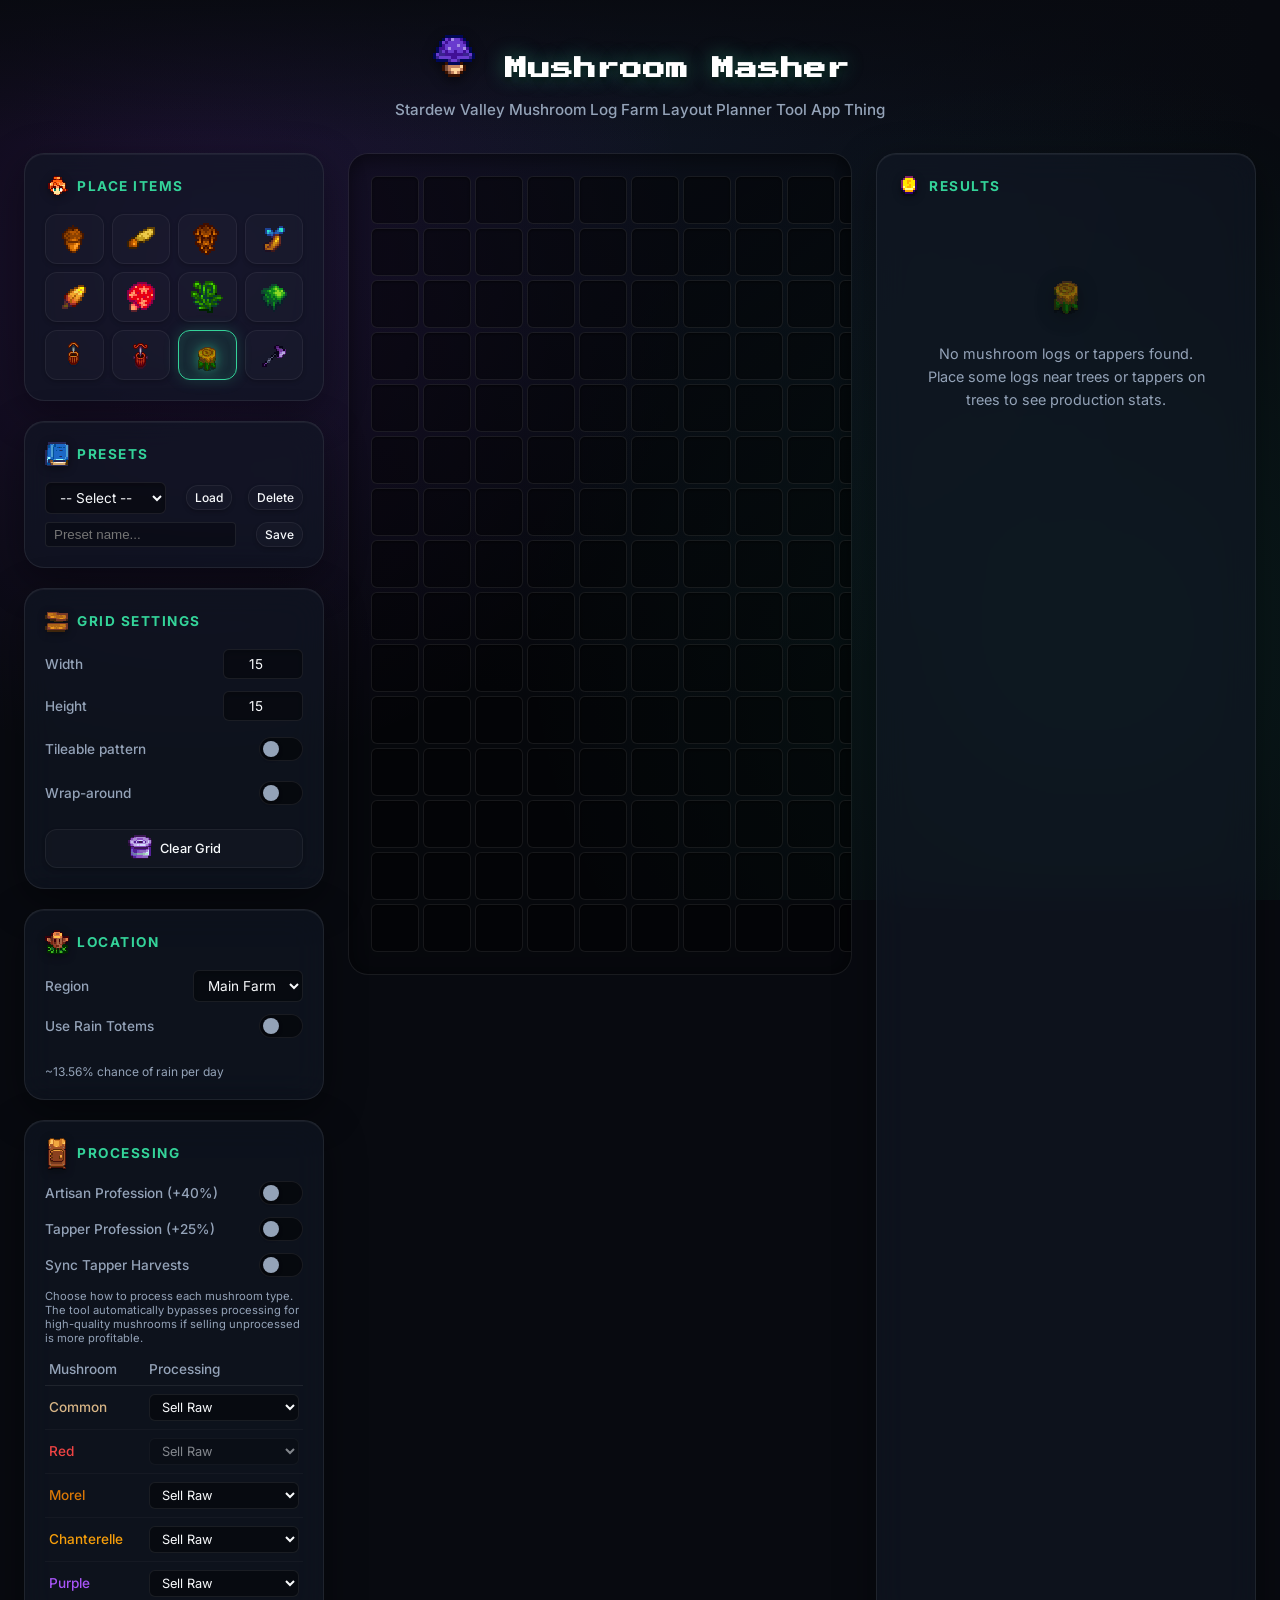
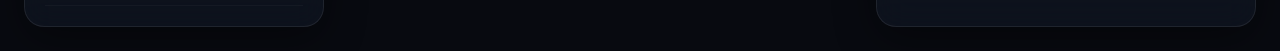
==== index.html @ 46399f1b "Replace generic header icons with icons from game." ====
<!DOCTYPE html>
<html lang="en">

<head>
  <meta charset="UTF-8">
  <meta name="viewport" content="width=device-width, initial-scale=1.0">
  <title>Mushroom Masher - Stardew Valley</title>
  <meta name="description"
    content="Design optimal mushroom log farms for Stardew Valley. Place trees and mushroom logs, calculate harvest yields and gold income.">
  <link rel="stylesheet" href="index.css">
  <link rel="icon" type="image/png" href="assets/Purple_Mushroom.png">
</head>

<body>

  <header class="app-header">
    <h1><img src="assets/Purple_Mushroom.png" alt="Purple Mushroom"
        style="width: 48px; height: 48px; vertical-align: text-bottom; margin-right: 4px; image-rendering: pixelated; filter: drop-shadow(0 4px 6px rgba(0,0,0,0.5));">
      Mushroom Masher</h1>
    <p class="subtitle">Stardew Valley Mushroom Log Farm Layout Planner Tool App Thing</p>
  </header>

  <div class="app-layout">

    <!-- ── Left Sidebar: Tools & Settings ──────────── -->
    <aside class="sidebar" id="sidebar">

      <!-- Tool Palette -->
      <div class="panel">
        <h2 class="panel-title"><img src="assets/Robin_Icon.png" class="header-icon" alt=""> Place Items</h2>
        <div class="tool-grid" id="tool-grid">
          <button class="tool-btn" data-tool="oak" title="Oak Tree"><img src="assets/Acorn.png" class="tool-icon oak"
              alt="Oak"></button>
          <button class="tool-btn" data-tool="maple" title="Maple Tree"><img src="assets/Maple_Seed.png"
              class="tool-icon maple" alt="Maple"></button>
          <button class="tool-btn" data-tool="pine" title="Pine Tree"><img src="assets/Pine_Cone.png"
              class="tool-icon pine" alt="Pine"></button>
          <button class="tool-btn" data-tool="mystic" title="Mystic Tree"><img src="assets/Mystic_Tree_Seed.png"
              class="tool-icon mystic" alt="Mystic"></button>
          <button class="tool-btn" data-tool="mahogany" title="Mahogany Tree"><img src="assets/Mahogany_Seed.png"
              class="tool-icon mahogany" alt="Mahogany"></button>
          <button class="tool-btn" data-tool="mushroom" title="Mushroom Tree"><img src="assets/Mushroom_Tree.png"
              class="tool-icon mushroom" alt="Mushroom Tree"></button>
          <button class="tool-btn" data-tool="green_rain" title="Green Rain Tree"><img
              src="assets/Green_Rain_Tree_3.png" class="tool-icon green_rain" alt="Green Rain"></button>
          <button class="tool-btn" data-tool="moss" title="Moss"><img src="assets/Moss.png" class="tool-icon moss"
              alt="Moss"></button>
          <button class="tool-btn" data-tool="tapper" title="Tapper"><img src="assets/Tapper.png"
              class="tool-icon tapper" alt="Tapper"></button>
          <button class="tool-btn" data-tool="heavy_tapper" title="Heavy Tapper"><img src="assets/Heavy_Tapper.png"
              class="tool-icon heavy_tapper" alt="Heavy Tapper"></button>
          <button class="tool-btn" data-tool="mushlog" title="Mushroom Log"><img src="assets/Mushroom_Log.png"
              class="tool-icon mushlog" alt="Mushroom Log"></button>
          <button class="tool-btn" data-tool="eraser" title="Eraser"><img src="assets/Iridium_Axe.png"
              class="tool-icon eraser" alt="Iridium Axe Eraser"></button>
        </div>
      </div>

      <!-- Presets -->
      <div class="panel">
        <h2 class="panel-title"><img src="assets/Lost_Book.png" class="header-icon" alt=""> Presets</h2>
        <div class="setting-row" style="margin-bottom: 8px;">
          <select id="preset-select" style="flex: 1; margin-right: 8px;">
            <option value="">-- Select --</option>
          </select>
          <button id="load-preset-btn" class="tool-btn" style="padding: 4px 8px; font-size: 0.75rem;">Load</button>
          <button id="delete-preset-btn" class="tool-btn"
            style="padding: 4px 8px; font-size: 0.75rem; margin-left: 4px;">Delete</button>
        </div>
        <div class="setting-row" style="margin-bottom: 0;">
          <input type="text" id="preset-name" placeholder="Preset name..."
            style="flex: 1; margin-right: 8px; min-width: 0; background: rgba(0,0,0,0.3); border: 1px solid var(--panel-border); color: var(--text-primary); padding: 4px 8px; border-radius: 4px;">
          <button id="save-preset-btn" class="tool-btn" style="padding: 4px 8px; font-size: 0.75rem;">Save</button>
        </div>
      </div>

      <!-- Grid Settings -->
      <div class="panel">
        <h2 class="panel-title"><img src="assets/Wood_Path.png" class="header-icon" alt=""> Grid Settings</h2>
        <div class="setting-row">
          <label for="grid-width">Width</label>
          <input type="number" id="grid-width" min="5" max="30" value="15">
        </div>
        <div class="setting-row">
          <label for="grid-height">Height</label>
          <input type="number" id="grid-height" min="5" max="30" value="15">
        </div>
        <div class="toggle-row">
          <label>Tileable pattern</label>
          <label class="toggle">
            <input type="checkbox" id="tileable-mode">
            <span class="slider"></span>
          </label>
        </div>
        <div class="toggle-row">
          <label>Wrap-around</label>
          <label class="toggle">
            <input type="checkbox" id="wrap-around">
            <span class="slider"></span>
          </label>
        </div>
        <div id="tile-size-settings" style="display:none;">
          <div class="setting-row">
            <label for="tile-width">Tile W</label>
            <input type="number" id="tile-width" min="3" max="50" value="7">
          </div>
          <div class="setting-row">
            <label for="tile-height">Tile H</label>
            <input type="number" id="tile-height" min="3" max="50" value="7">
          </div>
          <div class="tile-info">
            <strong>Wrap-around:</strong> Calculates production as an
            infinitely-repeating pattern. This can be used to evaluate the relative efficiency of different tileable
            farm patterns.
          </div>
        </div>
        <button class="clear-btn" id="clear-grid" style="margin-top: 8px;">
          <img src="assets/Trash_Can_Iridium.png" alt="Clear"
            style="height: 24px; width: 24px; vertical-align: middle; margin-right: 8px; image-rendering: pixelated; margin-top: -3px;">
          Clear Grid
        </button>
      </div>

      <!-- Location Settings -->
      <div class="panel">
        <h2 class="panel-title"><img src="assets/Warp_Totem_Farm.png" class="header-icon" alt=""> Location</h2>
        <div class="setting-row" style="margin-bottom: 0;">
          <label for="farm-location">Region</label>
          <select id="farm-location" style="width:110px;">
            <option value="main">Main Farm</option>
            <option value="ginger">Ginger Island</option>
            <option value="desert">Calico Desert</option>
          </select>
        </div>
        <div class="toggle-row" style="margin-top: 8px;">
          <label>Use Rain Totems</label>
          <label class="toggle">
            <input type="checkbox" id="rain-totem-mode">
            <span class="slider"></span>
          </label>
        </div>
        <div id="rain-frequency-display" style="font-size: 0.75rem; color: var(--text-secondary); margin-top: 10px;">
          ~13.56% chance of rain per day
        </div>
      </div>

      <!-- Processing Options -->
      <div class="panel">
        <h2 class="panel-title"><img src="assets/Dehydrator.png" class="header-icon" alt=""> Processing</h2>
        <div class="toggle-row" style="margin-bottom: 12px; padding: 0;">
          <label>Artisan Profession (+40%)</label>
          <label class="toggle">
            <input type="checkbox" id="artisan-profession">
            <span class="slider"></span>
          </label>
        </div>
        <div class="toggle-row" style="margin-bottom: 12px; padding: 0;">
          <label>Tapper Profession (+25%)</label>
          <label class="toggle">
            <input type="checkbox" id="tapper-profession">
            <span class="slider"></span>
          </label>
        </div>
        <div class="toggle-row" style="margin-bottom: 12px; padding: 0;">
          <label>Sync Tapper Harvests</label>
          <label class="toggle">
            <input type="checkbox" id="sync-tappers">
            <span class="slider"></span>
          </label>
        </div>
        <p style="font-size:0.7rem; color:var(--text-secondary); margin-bottom:8px;">Choose how to process each mushroom
          type. The tool automatically bypasses processing for high-quality mushrooms if selling unprocessed is more
          profitable.
        </p>
        <table class="processing-table" id="processing-table">
          <thead>
            <tr>
              <th>Mushroom</th>
              <th>Processing</th>
            </tr>
          </thead>
          <tbody>
            <tr>
              <td style="color:var(--color-common)">Common</td>
              <td>
                <select data-mushroom="common" class="processing-select">
                  <option value="raw">Sell Raw</option>
                  <option value="preserves">Preserves Jar</option>
                  <option value="dehydrator">Dehydrator</option>
                </select>
              </td>
            </tr>
            <tr>
              <td style="color:var(--color-red)">Red</td>
              <td>
                <select data-mushroom="red" class="processing-select" disabled>
                  <option value="raw">Sell Raw</option>
                </select>
              </td>
            </tr>
            <tr>
              <td style="color:var(--color-morel)">Morel</td>
              <td>
                <select data-mushroom="morel" class="processing-select">
                  <option value="raw">Sell Raw</option>
                  <option value="preserves">Preserves Jar</option>
                  <option value="dehydrator">Dehydrator</option>
                </select>
              </td>
            </tr>
            <tr>
              <td style="color:var(--color-chanterelle)">Chanterelle</td>
              <td>
                <select data-mushroom="chanterelle" class="processing-select">
                  <option value="raw">Sell Raw</option>
                  <option value="preserves">Preserves Jar</option>
                  <option value="dehydrator">Dehydrator</option>
                </select>
              </td>
            </tr>
            <tr>
              <td style="color:var(--color-purple)">Purple</td>
              <td>
                <select data-mushroom="purple" class="processing-select">
                  <option value="raw">Sell Raw</option>
                  <option value="preserves">Preserves Jar</option>
                  <option value="dehydrator">Dehydrator</option>
                </select>
              </td>
            </tr>
          </tbody>
        </table>
      </div>

    </aside>

    <!-- ── Main Grid Area ──────────────────────────── -->
    <main class="main-area">
      <div class="grid-wrapper">
        <div class="farm-grid" id="farm-grid"></div>
      </div>
    </main>

    <!-- ── Right Panel: Results ────────────────────── -->
    <aside class="results-area" id="results-area">
      <div class="panel">
        <div style="display:flex; justify-content:space-between; align-items:center; margin-bottom:10px;">
          <h2 class="panel-title" style="margin:0;"><img src="assets/Gold.png" class="header-icon" alt=""> Results</h2>
          <button id="show-math-btn" class="tool-btn" style="padding:4px 8px; font-size:0.65rem; display:none;"><img src="assets/Magnifying_Glass.png" class="btn-icon" alt=""> Show Math</button>
        </div>
        <div id="results-content">
          <div class="empty-state">
            <img src="assets/Mushroom_Log.png" class="icon" alt="Log" style="image-rendering: pixelated;">
            <p>Place some <strong>Mushroom Logs</strong> and trees on the grid to get started.</p>
          </div>
        </div>


      </div>
    </aside>

  </div>

  <!-- ── Modal ─────────────────────────────────────── -->
  <div id="math-modal" class="modal-overlay">
    <div class="modal-content">
      <div class="modal-header">
        <h2 style="font-size:0.8rem; color:var(--text-accent); margin:0; display:flex; align-items:center; gap:6px;"><img src="assets/Magnifying_Glass.png" class="header-icon" style="width:20px;height:20px;" alt=""> Calculation Breakdown</h2>
        <button class="modal-close" id="close-modal-btn">✖</button>
      </div>
      <div class="modal-body" id="modal-body">
        <!-- Injected by JS -->
      </div>
    </div>
  </div>

  <script src="game-logic.js"></script>
  <script src="state.js"></script>
  <script src="ui.js"></script>
  <script src="app.js"></script>
</body>

</html>
---- index.css ----
@import url('https://fonts.googleapis.com/css2?family=Press+Start+2P&family=Inter:wght@400;500;600;700&display=swap');

:root {
  /* Magical Forest Dark Mode Palette */
  --bg-deep: #080a10;
  --bg-accent-1: rgba(147, 51, 234, 0.15);
  /* Purple glow */
  --bg-accent-2: rgba(16, 185, 129, 0.1);
  /* Emerald glow */

  --panel-bg: rgba(18, 24, 38, 0.6);
  --panel-border: rgba(255, 255, 255, 0.08);
  --panel-shadow: 0 12px 40px rgba(0, 0, 0, 0.4);

  --cell-bg: rgba(0, 0, 0, 0.4);
  --cell-bg-hover: rgba(255, 255, 255, 0.1);
  --cell-border: rgba(255, 255, 255, 0.08);

  --text-primary: #f8fafc;
  --text-secondary: #94a3b8;
  --text-accent: #34d399;
  /* Vibrant mint green */
  --text-gold: #fbbf24;

  --color-common: #d6b485;
  --color-red: #ef4444;
  --color-purple: #a855f7;
  --color-morel: #d97706;
  --color-chanterelle: #f59e0b;

  --quality-base: #94a3b8;
  --quality-silver: #cbd5e1;
  --quality-gold: #fde047;
  --quality-iridium: #c084fc;

  --radius-sm: 6px;
  --radius-md: 12px;
  --radius-lg: 20px;

  --cell-size: 48px;
  --transition-fast: 0.15s cubic-bezier(0.4, 0, 0.2, 1);
  --transition-med: 0.3s cubic-bezier(0.4, 0, 0.2, 1);
}

*,
*::before,
*::after {
  box-sizing: border-box;
  margin: 0;
  padding: 0;
}

html {
  font-size: 16px;
  -webkit-font-smoothing: antialiased;
}

body {
  font-family: 'Inter', system-ui, sans-serif;
  background-color: var(--bg-deep);
  color: var(--text-primary);
  min-height: 100vh;
  overflow-x: hidden;
  /* Complex ambient background */
  background-image:
    radial-gradient(circle at 15% 30%, var(--bg-accent-1) 0%, transparent 40%),
    radial-gradient(circle at 85% 70%, var(--bg-accent-2) 0%, transparent 45%),
    radial-gradient(circle at 50% 10%, rgba(20, 30, 50, 0.5) 0%, transparent 60%);
  background-attachment: fixed;
}

h1,
h2,
h3 {
  font-family: 'Inter', sans-serif;
  font-weight: 700;
}

/* ── Header ───────────────────────────────────────── */

.app-header {
  text-align: center;
  padding: 32px 20px 24px;
  background: linear-gradient(to bottom, rgba(8, 10, 16, 0.9), transparent);
  margin-bottom: 10px;
}

.app-header h1 {
  font-family: 'Press Start 2P', monospace;
  font-size: 1.4rem;
  color: #fff;
  letter-spacing: 1px;
  text-shadow: 0 0 20px rgba(52, 211, 153, 0.4), 0 4px 4px rgba(0, 0, 0, 0.5);
  line-height: 1.6;
}

.app-header .subtitle {
  font-size: 0.95rem;
  color: var(--text-secondary);
  margin-top: 12px;
  font-weight: 500;
}

/* ── Layout ───────────────────────────────────────── */

.app-layout {
  display: flex;
  gap: 24px;
  padding: 0 24px 24px;
  max-width: 1600px;
  margin: 0 auto;
  min-height: calc(100vh - 120px);
}

.sidebar {
  width: 300px;
  min-width: 300px;
  display: flex;
  flex-direction: column;
  gap: 20px;
}

.main-area {
  flex: 1;
  display: flex;
  flex-direction: column;
  align-items: center;
  min-width: 0;
  /* allows flex shrinking */
}

.results-area {
  width: 380px;
  min-width: 380px;
  display: flex;
  flex-direction: column;
}

/* ── Panels ───────────────────────────────────────── */

.panel {
  background: var(--panel-bg);
  border: 1px solid var(--panel-border);
  border-radius: var(--radius-lg);
  padding: 20px;
  backdrop-filter: blur(16px);
  -webkit-backdrop-filter: blur(16px);
  box-shadow: var(--panel-shadow), inset 0 1px 0 rgba(255, 255, 255, 0.05);
  display: flex;
  flex-direction: column;
}

.results-area .panel {
  height: 100%;
}

.panel-title {
  font-size: 0.85rem;
  color: var(--text-accent);
  margin-bottom: 16px;
  letter-spacing: 1.5px;
  text-transform: uppercase;
  display: flex;
  align-items: center;
  gap: 8px;
  height: 24px;
}

.header-icon {
  width: 24px;
  height: 36px;
  object-fit: contain;
  image-rendering: pixelated;
  filter:
    drop-shadow(0 2px 4px rgba(0, 0, 0, 0.4));
}

h3 .header-icon {
  margin-right: 5px;
}

.btn-icon {
  width: 16px;
  height: 16px;
  object-fit: contain;
  image-rendering: pixelated;
  vertical-align: middle;
  margin-right: 4px;
  filter: drop-shadow(0 2px 2px rgba(0, 0, 0, 0.4));
}

/* ── Toolbar buttons ──────────────────────────────── */

.tool-grid {
  display: grid;
  grid-template-columns: repeat(4, 1fr);
  gap: 8px;
}

.tool-btn,
.clear-btn {
  display: flex;
  justify-content: center;
  align-items: center;
  padding: 8px;
  border: 1px solid rgba(255, 255, 255, 0.06);
  border-radius: var(--radius-md);
  background: rgba(255, 255, 255, 0.02);
  color: var(--text-primary);
  font-family: 'Inter', sans-serif;
  font-size: 0.8rem;
  font-weight: 500;
  cursor: pointer;
  transition: all var(--transition-med);
  position: relative;
  overflow: hidden;
  box-shadow: 0 2px 4px rgba(0, 0, 0, 0.2);
}

.tool-btn::before,
.clear-btn::before {
  content: '';
  position: absolute;
  inset: 0;
  background: linear-gradient(135deg, rgba(255, 255, 255, 0.1), transparent);
  opacity: 0;
  transition: opacity var(--transition-med);
}

.tool-btn:hover,
.clear-btn:hover {
  background: rgba(255, 255, 255, 0.05);
  transform: translateY(-2px);
  box-shadow: 0 4px 12px rgba(0, 0, 0, 0.3);
  border-color: rgba(255, 255, 255, 0.15);
}

.tool-btn:hover::before,
.clear-btn:hover::before {
  opacity: 1;
}

.tool-btn.active,
.clear-btn:active {
  background: rgba(52, 211, 153, 0.1);
  border-color: var(--text-accent);
  box-shadow: 0 0 15px rgba(52, 211, 153, 0.2), inset 0 0 10px rgba(52, 211, 153, 0.1);
  color: #fff;
}

.clear-btn {
  justify-content: center;
  width: 100%;
}

.tool-btn.active img.tool-icon {
  filter: drop-shadow(0 0 6px rgba(52, 211, 153, 0.6));
  transform: scale(1.1);
}

.tool-btn .tool-icon {
  width: 32px;
  height: 32px;
  object-fit: contain;
  transition: transform var(--transition-fast);
}

.tool-btn .tool-icon.mushlog {
  width: 24px;
  height: 32px;
}

.tool-btn .tool-icon.eraser {
  width: 24px;
  height: 24px;
}

.tool-btn .tool-icon.tapper,
.tool-btn .tool-icon.heavy_tapper {
  width: 24px;
  height: 32px;
}

.tool-btn .tool-icon.moss {
  width: 32px;
  height: auto;
  margin-left: 8px;
  margin-right: 8px;
}

.tool-btn.full-width {
  grid-column: 1 / -1;
  justify-content: center;
}

/* Image classes */
img.tool-icon,
img.cell-img,
img.result-icon {
  image-rendering: pixelated;
  object-fit: contain;
}

.cell-img {
  width: 40px;
  height: auto;
  position: absolute;
  bottom: 4px;
  pointer-events: none;
  filter: drop-shadow(0 4px 6px rgba(0, 0, 0, 0.6));
  transition: transform 0.2s cubic-bezier(0.34, 1.56, 0.64, 1);
  /* Bouncy scaling */
}

.cell-tapper {
  position: absolute;
  bottom: 0;
  right: 0;
  margin-bottom: -6px;
  width: 20px;
  height: auto;
  pointer-events: none;
  filter: drop-shadow(0 2px 4px rgba(0, 0, 0, 0.8));
  z-index: 5;
}

.has-mushlog .cell-img {
  width: 24px;
  height: 48px;
  left: 12px;
}

.grid-cell:hover .cell-img {
  transform: scale(1.15) translateY(-2px);
}

.result-icon {
  width: 48px;
  height: auto;
  vertical-align: middle;
  margin-right: 8px;
  filter: drop-shadow(0 2px 3px rgba(0, 0, 0, 0.4));
}

/* ── Grid Settings ────────────────────────────────── */

.setting-row {
  display: flex;
  align-items: center;
  justify-content: space-between;
  gap: 12px;
  margin-bottom: 12px;
}

.setting-row label {
  font-size: 0.85rem;
  color: var(--text-secondary);
  font-weight: 500;
}

.setting-row select,
.setting-row input[type="number"] {
  background: rgba(0, 0, 0, 0.4);
  border: 1px solid var(--panel-border);
  border-radius: var(--radius-sm);
  color: var(--text-primary);
  padding: 6px 10px;
  font-family: 'Inter', sans-serif;
  font-size: 0.85rem;
  width: 120px;
  outline: none;
  transition: all var(--transition-fast);
  box-shadow: inset 0 2px 4px rgba(0, 0, 0, 0.2);
}

.setting-row select:focus,
.setting-row input[type="number"]:focus {
  border-color: var(--text-accent);
  box-shadow: 0 0 0 2px rgba(52, 211, 153, 0.2), inset 0 2px 4px rgba(0, 0, 0, 0.2);
}

.setting-row input[type="number"] {
  width: 80px;
  text-align: center;
}

/* ── Toggle switch ────────────────────────────────── */

.toggle-row {
  display: flex;
  align-items: center;
  justify-content: space-between;
  margin-bottom: 12px;
  padding: 4px 0;
}

.toggle-row label:not(.toggle) {
  font-size: 0.85rem;
  color: var(--text-secondary);
  font-weight: 500;
}

.toggle {
  position: relative;
  width: 44px;
  height: 24px;
  cursor: pointer;
}

.toggle input {
  opacity: 0;
  width: 0;
  height: 0;
}

.toggle .slider {
  position: absolute;
  inset: 0;
  background: rgba(0, 0, 0, 0.5);
  border-radius: 20px;
  border: 1px solid var(--panel-border);
  transition: all var(--transition-fast);
}

.toggle .slider::before {
  content: '';
  position: absolute;
  width: 16px;
  height: 16px;
  left: 3px;
  top: 3px;
  background: var(--text-secondary);
  border-radius: 50%;
  transition: all var(--transition-fast);
  box-shadow: 0 2px 4px rgba(0, 0, 0, 0.3);
}

.toggle input:disabled+.slider {
  background: rgba(0, 0, 0, 0.2);
  border-color: rgba(255, 255, 255, 0.1);
  cursor: not-allowed;
}

.toggle input:disabled+.slider::before {
  background: var(--text-secondary);
  opacity: 0.3;
}

.toggle input:checked+.slider {
  background: rgba(52, 211, 153, 0.2);
  border-color: var(--text-accent);
}

.toggle input:checked+.slider::before {
  transform: translateX(20px);
  background: var(--text-accent);
  box-shadow: 0 0 8px rgba(52, 211, 153, 0.6);
}

/* ── Farm Grid ────────────────────────────────────── */

.grid-wrapper {
  position: relative;
  display: inline-flex;
  padding: 22px;
  background: rgba(0, 0, 0, 0.2);
  border-radius: var(--radius-lg);
  border: 1px solid var(--panel-border);
  box-shadow: inset 0 4px 20px rgba(0, 0, 0, 0.5);
  max-width: 100%;
  overflow: auto;
}

.farm-grid {
  display: grid;
  gap: 4px;
  image-rendering: pixelated;
}

.grid-cell {
  width: var(--cell-size);
  height: var(--cell-size);
  background: var(--cell-bg);
  border: 1px solid var(--cell-border);
  border-radius: var(--radius-sm);
  cursor: pointer;
  display: flex;
  align-items: center;
  justify-content: center;
  transition: all var(--transition-fast);
  position: relative;
  user-select: none;
  box-shadow: inset 0 1px 3px rgba(0, 0, 0, 0.5);
}

.grid-cell:hover {
  background: var(--cell-bg-hover);
  transform: translateY(-1px);
  box-shadow: 0 4px 8px rgba(0, 0, 0, 0.3), inset 0 1px 1px rgba(255, 255, 255, 0.08);
}

.grid-cell.in-range {
  background: rgba(52, 211, 153, 0.15);
  box-shadow: inset 0 0 0 1px rgba(52, 211, 153, 0.4);
}

.grid-cell.unreachable::after,
.grid-cell.unreachable-path::after {
  content: '⚠️';
  position: absolute;
  top: -2px;
  left: -2px;
  font-size: 14px;
  pointer-events: none;
  z-index: 10;
  filter: drop-shadow(0 2px 2px rgba(0, 0, 0, 0.8));
}

.grid-cell.has-tree,
.grid-cell.has-mushlog {
  animation: placePop 0.3s cubic-bezier(0.34, 1.56, 0.64, 1);
}

@keyframes placePop {
  0% {
    transform: scale(0.5);
    opacity: 0;
  }

  100% {
    transform: scale(1);
    opacity: 1;
  }
}

/* Tree & log cell content */
.cell-content {
  width: 100%;
  height: 100%;
  display: flex;
  align-items: center;
  justify-content: center;
  position: relative;
}

/* Moss indicator */
.cell-content.mossy::after {
  content: '';
  position: absolute;
  bottom: 0px;
  left: 20%;
  right: 20%;
  height: 4px;
  background: linear-gradient(90deg, #4ade80, #22c55e);
  border-radius: 4px;
  box-shadow: 0 0 6px rgba(74, 222, 128, 0.6);
}

/* Tile pattern border overlay */
.grid-cell.tile-border-right {
  border-right: 2px dashed rgba(251, 191, 36, 0.4);
}

.grid-cell.tile-border-bottom {
  border-bottom: 2px dashed rgba(251, 191, 36, 0.4);
}

/* ── Results ──────────────────────────────────────── */

.results-section {
  margin-bottom: 20px;
  background: rgba(0, 0, 0, 0.15);
  border-radius: var(--radius-md);
  padding: 16px;
  border: 1px solid rgba(255, 255, 255, 0.03);
}

.results-section h3 {
  font-size: 0.75rem;
  color: var(--text-accent);
  margin-bottom: 12px;
  letter-spacing: 1px;
  text-transform: uppercase;
}

.section-header {
  margin: 24px 0 16px 0;
  padding-bottom: 8px;
  border-bottom: 2px solid rgba(255, 255, 255, 0.1);
  font-size: 1.1rem;
  font-weight: 700;
  color: var(--text-primary);
  text-transform: uppercase;
  letter-spacing: 1px;
}

.combined-gold-card {
  margin-bottom: 16px;
  background: rgba(0, 0, 0, 0.15);
  border-radius: 8px;
  border: 1px solid var(--text-accent);
  box-shadow: inset 0 0 10px rgba(52, 211, 153, 0.1);
}

.combined-gold-label {
  font-weight: 600;
  font-size: 0.9rem;
  color: var(--text-primary);
  text-transform: uppercase;
  letter-spacing: 1px;
}

.combined-gold-value {
  font-size: 1.4rem;
  font-weight: bold;
  color: var(--text-accent);
  text-shadow: 0 0 8px rgba(52, 211, 153, 0.4);
}

.stat-subtext {
  font-size: 0.75rem;
  color: var(--text-secondary);
  margin-top: 6px;
  text-align: center;
}

.stat-row {
  display: flex;
  justify-content: space-between;
  align-items: center;
  padding: 8px 0;
  border-bottom: 1px solid rgba(255, 255, 255, 0.05);
  font-size: 0.85rem;
}

.stat-row.vertical {
  flex-direction: column;
  align-items: flex-start;
  padding-top: 8px;
  border-top: 1px solid var(--border-color);
}

.stat-row.mini {
  padding: 2px 0;
  border: none;
}

.stat-row.mini .stat-label {
  font-size: 0.8rem;
  display: flex;
  align-items: center;
  gap: 4px;
}

.stat-row.mini .stat-value {
  font-size: 0.8rem;
}

details.results-section summary {
  outline: none;
  font-size: 0.85rem;
  color: var(--text-accent);
  letter-spacing: 1.5px;
  text-transform: uppercase;
  font-weight: 600;
  cursor: pointer;
}

details.results-section summary span {
  display: inline-flex;
  align-items: center;
  gap: 8px;
}

.stat-row:last-child {
  border-bottom: none;
  padding-bottom: 0;
}

.stat-row .stat-label {
  color: var(--text-secondary);
}

.stat-row .stat-value {
  color: var(--text-primary);
  font-weight: 600;
}

/* Mushroom type probability bars */
.prob-bar-container {
  margin-bottom: 12px;
}

.prob-bar-label {
  display: flex;
  justify-content: space-between;
  font-size: 0.85rem;
  margin-bottom: 6px;
}

.prob-bar-label .name {
  color: var(--text-primary);
  font-weight: 500;
}

.prob-bar-label .pct {
  color: var(--text-primary);
  font-weight: 600;
}

.prob-bar {
  height: 8px;
  background: rgba(0, 0, 0, 0.4);
  border-radius: 10px;
  overflow: hidden;
  box-shadow: inset 0 1px 3px rgba(0, 0, 0, 0.5);
}

.prob-bar-fill {
  height: 100%;
  border-radius: 10px;
  transition: width 0.8s cubic-bezier(0.4, 0, 0.2, 1);
  box-shadow: inset 0 1px 1px rgba(255, 255, 255, 0.3);
}

.prob-bar-fill.common {
  background: linear-gradient(90deg, #b49363, #d6b485);
}

.prob-bar-fill.red {
  background: linear-gradient(90deg, #dc2626, #ef4444);
}

.prob-bar-fill.purple {
  background: linear-gradient(90deg, #9333ea, #a855f7);
}

.prob-bar-fill.morel {
  background: linear-gradient(90deg, #b45309, #d97706);
}

.prob-bar-fill.chanterelle {
  background: linear-gradient(90deg, #d97706, #f59e0b);
}

/* Quality breakdown */
.quality-row {
  display: flex;
  gap: 8px;
  margin-top: 8px;
  align-items: center;
}

.quality-badge {
  font-size: 0.7rem;
  padding: 4px 8px;
  border-radius: 4px;
  font-weight: 600;
  text-shadow: 0 1px 2px rgba(0, 0, 0, 0.5);
}

.quality-badge.normal {
  background: rgba(148, 163, 184, 0.15);
  color: var(--quality-base);
  border: 1px solid rgba(148, 163, 184, 0.3);
}

.quality-badge.silver {
  background: rgba(203, 213, 225, 0.15);
  color: var(--quality-silver);
  border: 1px solid rgba(203, 213, 225, 0.3);
}

.quality-badge.gold {
  background: rgba(253, 224, 71, 0.15);
  color: var(--quality-gold);
  border: 1px solid rgba(253, 224, 71, 0.3);
}

.quality-badge.iridium {
  background: rgba(192, 132, 252, 0.15);
  color: var(--quality-iridium);
  border: 1px solid rgba(192, 132, 252, 0.3);
}

/* Processing select per mushroom */
.processing-table {
  width: 100%;
  border-collapse: collapse;
  font-size: 0.85rem;
}

.processing-table th {
  text-align: left;
  padding: 8px 4px;
  color: var(--text-secondary);
  font-weight: 500;
  border-bottom: 1px solid var(--panel-border);
}

.processing-table td {
  padding: 8px 4px;
  border-bottom: 1px solid rgba(255, 255, 255, 0.03);
  font-weight: 500;
}

.processing-table select {
  background: rgba(0, 0, 0, 0.4);
  border: 1px solid var(--panel-border);
  border-radius: var(--radius-sm);
  color: var(--text-primary);
  padding: 4px 8px;
  font-size: 0.8rem;
  font-family: 'Inter', sans-serif;
  width: 100%;
  outline: none;
  transition: all var(--transition-fast);
}

.processing-table select:focus {
  border-color: var(--text-accent);
}

.processing-table select:disabled {
  opacity: 0.5;
  cursor: not-allowed;
}

/* Gold summary */
.gold-summary {
  background: linear-gradient(135deg, rgba(251, 191, 36, 0.1), rgba(217, 119, 6, 0.05));
  border: 1px solid rgba(251, 191, 36, 0.2);
  border-radius: var(--radius-md);
  padding: 20px;
  margin-bottom: 16px;
  box-shadow: 0 4px 15px rgba(0, 0, 0, 0.2);
}

.gold-summary .big-number {
  font-family: 'Inter', sans-serif;
  font-weight: 700;
  font-size: 1.8rem;
  color: var(--text-gold);
  text-align: center;
  text-shadow: 0 2px 10px rgba(251, 191, 36, 0.3);
  letter-spacing: -0.5px;
}

.gold-summary .big-label {
  font-size: 0.8rem;
  color: rgba(255, 255, 255, 0.7);
  text-align: center;
  margin-top: 6px;
  font-weight: 500;
  text-transform: uppercase;
  letter-spacing: 1px;
}

/* Per-log details accordion */
.log-detail {
  background: rgba(255, 255, 255, 0.02);
  border: 1px solid rgba(255, 255, 255, 0.05);
  border-radius: var(--radius-md);
  margin-bottom: 10px;
  overflow: hidden;
  transition: all var(--transition-fast);
}

.log-detail:hover {
  background: rgba(255, 255, 255, 0.04);
  border-color: rgba(255, 255, 255, 0.1);
}

.log-detail-header {
  display: flex;
  justify-content: space-between;
  align-items: center;
  padding: 12px 14px;
  cursor: pointer;
  font-size: 0.75rem;
  font-weight: 600;
  white-space: nowrap;
}

.log-detail-header>span:first-child {
  overflow: hidden;
  text-overflow: ellipsis;
  padding-right: 8px;
}

.log-detail-header .chevron {
  transition: transform var(--transition-med);
  font-size: 0.7rem;
  color: var(--text-secondary);
}

.log-detail.open .chevron {
  transform: rotate(90deg);
  color: var(--text-accent);
}

.log-detail-body {
  padding: 0 14px 14px;
  display: none;
}

.log-detail.open .log-detail-body {
  display: block;
}

/* ── Tileable pattern info ────────────────────────── */

.tile-info {
  background: rgba(52, 211, 153, 0.05);
  border: 1px solid rgba(52, 211, 153, 0.2);
  border-radius: var(--radius-md);
  padding: 12px;
  font-size: 0.8rem;
  color: var(--text-secondary);
  line-height: 1.6;
  margin-top: 12px;
}

.tile-info strong {
  color: var(--text-accent);
}

/* ── Empty state ──────────────────────────────────── */

.empty-state {
  text-align: center;
  padding: 60px 30px;
  color: var(--text-secondary);
  font-size: 0.9rem;
  line-height: 1.6;
}

.empty-state .icon {
  margin: 0 auto 20px;
  opacity: 0.7;
  filter: drop-shadow(0 4px 10px rgba(0, 0, 0, 0.5));
  transition: all var(--transition-med);
}

.empty-state:hover .icon {
  transform: scale(1.1) translateY(-5px);
  opacity: 1;
}

/* ── Modal ────────────────────────────────────────── */

.modal-overlay {
  position: fixed;
  inset: 0;
  background: rgba(5, 8, 15, 0.85);
  backdrop-filter: blur(8px);
  -webkit-backdrop-filter: blur(8px);
  display: flex;
  align-items: center;
  justify-content: center;
  z-index: 1000;
  opacity: 0;
  pointer-events: none;
  transition: opacity var(--transition-med);
}

.modal-overlay.open {
  opacity: 1;
  pointer-events: auto;
}

.modal-content {
  background: var(--panel-bg);
  border: 1px solid rgba(255, 255, 255, 0.1);
  border-radius: var(--radius-lg);
  width: 90%;
  max-width: 650px;
  max-height: 85vh;
  box-shadow: 0 25px 50px rgba(0, 0, 0, 0.6), inset 0 1px 0 rgba(255, 255, 255, 0.1);
  display: flex;
  flex-direction: column;
  transform: scale(0.95) translateY(10px);
  transition: all var(--transition-med);
}

.modal-overlay.open .modal-content {
  transform: scale(1) translateY(0);
}

.modal-header {
  padding: 20px 24px;
  border-bottom: 1px solid var(--panel-border);
  display: flex;
  justify-content: space-between;
  align-items: center;
  background: rgba(0, 0, 0, 0.3);
  border-radius: var(--radius-lg) var(--radius-lg) 0 0;
}

.modal-close {
  background: rgba(255, 255, 255, 0.05);
  border: 1px solid rgba(255, 255, 255, 0.1);
  border-radius: 50%;
  width: 32px;
  height: 32px;
  display: flex;
  align-items: center;
  justify-content: center;
  color: var(--text-secondary);
  font-size: 0.9rem;
  cursor: pointer;
  transition: all var(--transition-fast);
}

.modal-close:hover {
  background: rgba(239, 68, 68, 0.2);
  color: #ef4444;
  border-color: rgba(239, 68, 68, 0.4);
  transform: rotate(90deg);
}

.modal-body {
  padding: 24px;
  overflow-y: auto;
  font-size: 0.9rem;
  line-height: 1.6;
  color: var(--text-primary);
}

.modal-body h3 {
  font-size: 1.1rem;
  color: var(--text-accent);
  margin: 24px 0 12px;
  padding-bottom: 8px;
  border-bottom: 1px solid rgba(255, 255, 255, 0.05);
  letter-spacing: 0.5px;
}

.modal-body h3:first-child {
  margin-top: 0;
}

.modal-body ul {
  list-style-type: none;
  padding-left: 0;
  margin-bottom: 16px;
}

.modal-body li {
  position: relative;
  padding-left: 16px;
  margin-bottom: 8px;
}

.modal-body li::before {
  content: '▸';
  position: absolute;
  left: 0;
  color: var(--text-accent);
}

.modal-body code {
  background: rgba(0, 0, 0, 0.5);
  padding: 2px 6px;
  border-radius: 4px;
  font-family: monospace;
  color: var(--text-gold);
}

/* Scrollbar styling */
::-webkit-scrollbar {
  width: 8px;
  height: 8px;
}

::-webkit-scrollbar-track {
  background: rgba(0, 0, 0, 0.2);
  border-radius: 4px;
}

::-webkit-scrollbar-thumb {
  background: rgba(255, 255, 255, 0.1);
  border-radius: 4px;
}

::-webkit-scrollbar-thumb:hover {
  background: rgba(255, 255, 255, 0.2);
}
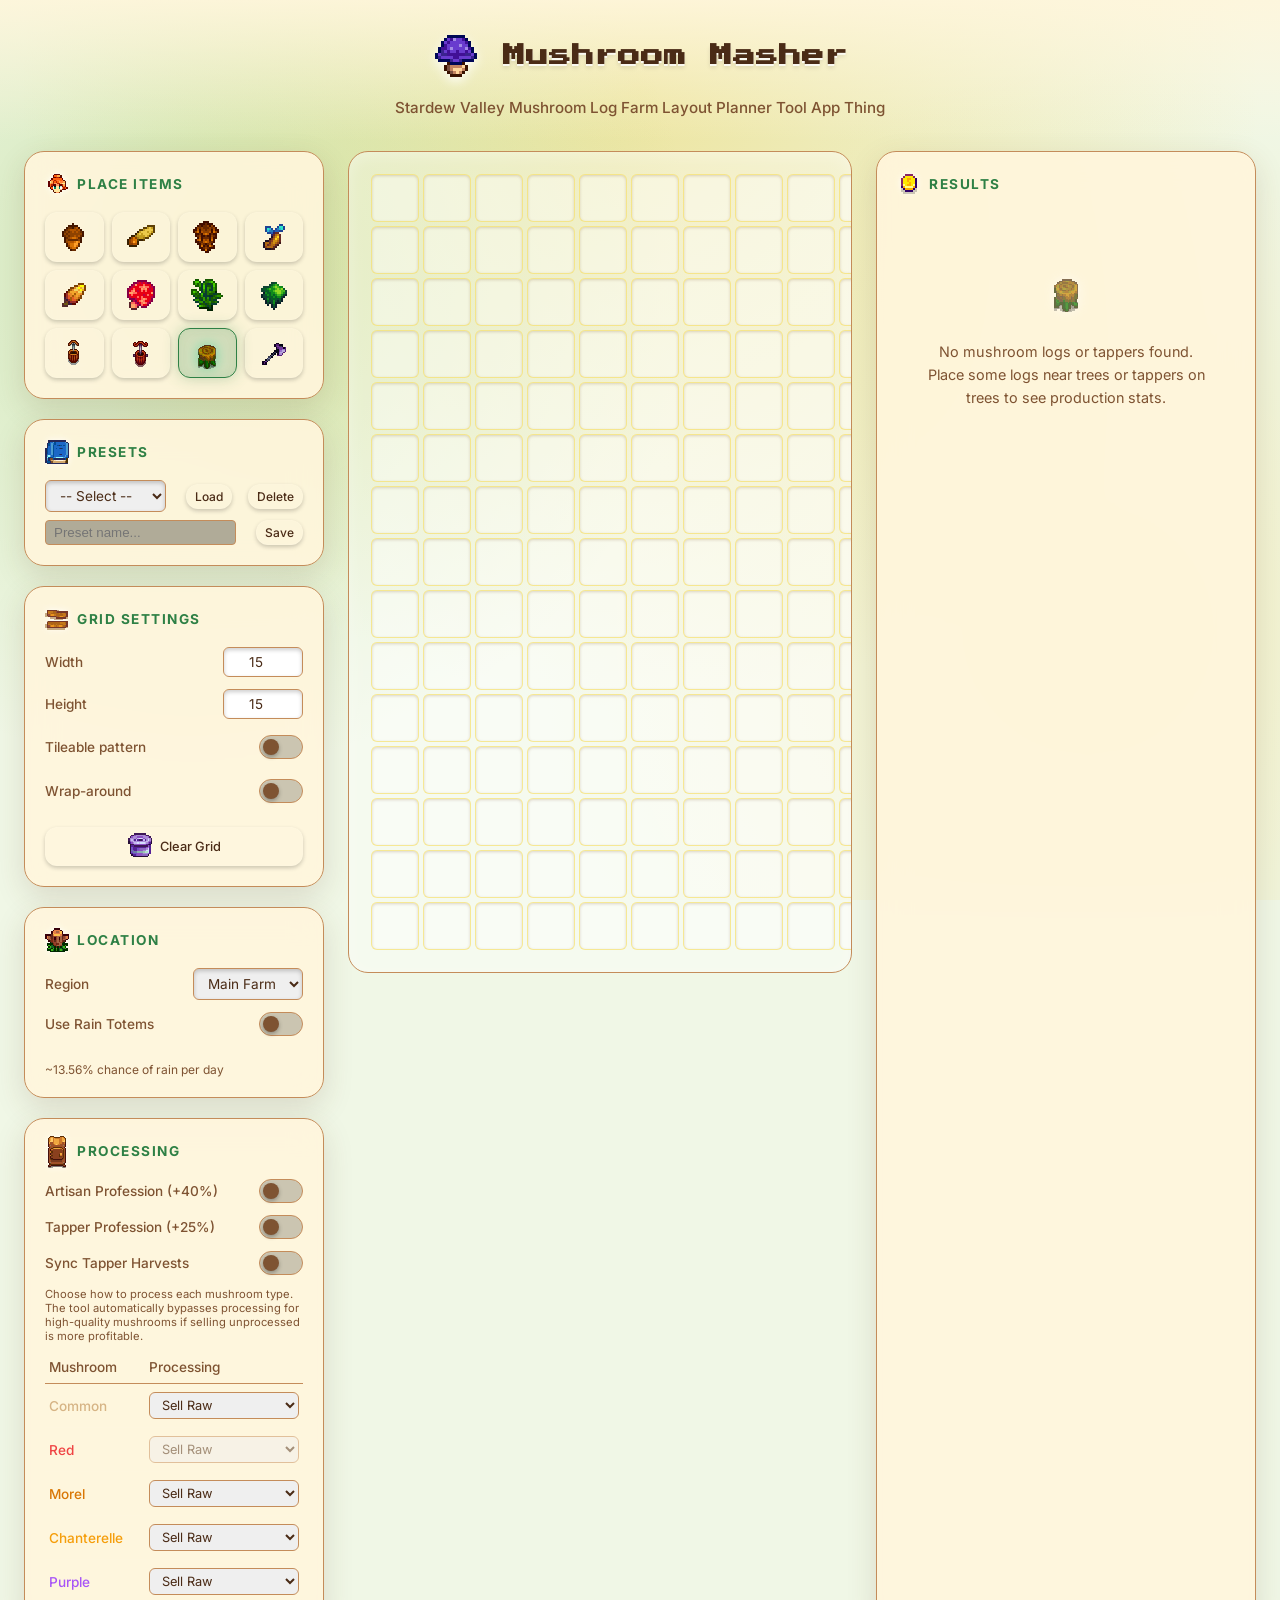
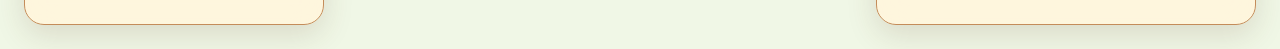
==== commit fb05ef0e: "Lighter color scheme." ====
--- a/index.html
+++ b/index.html
@@ -15,7 +15,7 @@
 
   <header class="app-header">
     <h1><img src="assets/Purple_Mushroom.png" alt="Purple Mushroom"
-        style="width: 48px; height: 48px; vertical-align: text-bottom; margin-right: 4px; image-rendering: pixelated; filter: drop-shadow(0 4px 6px rgba(0,0,0,0.5));">
+        style="width: 48px; height: 48px; vertical-align: middle; margin-bottom: 6px; image-rendering: pixelated; filter: drop-shadow(0 4px 6px rgba(255,255,255,0.9));">
       Mushroom Masher</h1>
     <p class="subtitle">Stardew Valley Mushroom Log Farm Layout Planner Tool App Thing</p>
   </header>
@@ -246,7 +246,8 @@
       <div class="panel">
         <div style="display:flex; justify-content:space-between; align-items:center; margin-bottom:10px;">
           <h2 class="panel-title" style="margin:0;"><img src="assets/Gold.png" class="header-icon" alt=""> Results</h2>
-          <button id="show-math-btn" class="tool-btn" style="padding:4px 8px; font-size:0.65rem; display:none;"><img src="assets/Magnifying_Glass.png" class="btn-icon" alt=""> Show Math</button>
+          <button id="show-math-btn" class="tool-btn" style="padding:4px 8px; font-size:0.65rem; display:none;"><img
+              src="assets/Magnifying_Glass.png" class="btn-icon" alt=""> Show Math</button>
         </div>
         <div id="results-content">
           <div class="empty-state">
@@ -265,7 +266,10 @@
   <div id="math-modal" class="modal-overlay">
     <div class="modal-content">
       <div class="modal-header">
-        <h2 style="font-size:0.8rem; color:var(--text-accent); margin:0; display:flex; align-items:center; gap:6px;"><img src="assets/Magnifying_Glass.png" class="header-icon" style="width:20px;height:20px;" alt=""> Calculation Breakdown</h2>
+        <h2 style="font-size:0.8rem; color:var(--text-accent); margin:0; display:flex; align-items:center; gap:6px;">
+          <img src="assets/Farm_Computer.png" class="header-icon" alt=""> Calculation
+          Breakdown
+        </h2>
         <button class="modal-close" id="close-modal-btn">✖</button>
       </div>
       <div class="modal-body" id="modal-body">
@@ -280,4 +284,4 @@
   <script src="app.js"></script>
 </body>
 
-</html>
+</html>
--- a/index.css
+++ b/index.css
@@ -1,26 +1,32 @@
 @import url('https://fonts.googleapis.com/css2?family=Press+Start+2P&family=Inter:wght@400;500;600;700&display=swap');
 
 :root {
-  /* Magical Forest Dark Mode Palette */
-  --bg-deep: #080a10;
-  --bg-accent-1: rgba(147, 51, 234, 0.15);
-  /* Purple glow */
-  --bg-accent-2: rgba(16, 185, 129, 0.1);
-  /* Emerald glow */
-
-  --panel-bg: rgba(18, 24, 38, 0.6);
-  --panel-border: rgba(255, 255, 255, 0.08);
-  --panel-shadow: 0 12px 40px rgba(0, 0, 0, 0.4);
-
-  --cell-bg: rgba(0, 0, 0, 0.4);
-  --cell-bg-hover: rgba(255, 255, 255, 0.1);
-  --cell-border: rgba(255, 255, 255, 0.08);
-
-  --text-primary: #f8fafc;
-  --text-secondary: #94a3b8;
-  --text-accent: #34d399;
-  /* Vibrant mint green */
-  --text-gold: #fbbf24;
+  /* Stardew Valley Light Mode Palette */
+  --bg-deep: #f0f7e6;
+  /* Soft grass/nature background */
+  --bg-accent-1: rgba(139, 195, 74, 0.3);
+  /* Spring green glow */
+  --bg-accent-2: rgba(255, 213, 79, 0.2);
+  /* Warm glow */
+  --bg-accent-3: rgba(233, 203, 59, 0.4);
+  /* Sunlight glow */
+
+  --panel-bg: rgba(255, 246, 220, 0.9);
+  /* Parchment/Wood menu background */
+  --panel-border: #c48c5a;
+  /* Wood border */
+  --panel-shadow: 0 10px 30px rgba(92, 58, 33, 0.15);
+
+  --cell-bg: rgba(255, 255, 255, 0.4);
+  --cell-bg-hover: rgba(255, 255, 255, 0.8);
+  --cell-border: rgba(244, 211, 52, 0.5);
+
+  --text-primary: #4a2b16;
+  /* Deep brown text */
+  --text-secondary: #7e5332;
+  --text-accent: #2e8045;
+  /* Rich forest green */
+  --text-gold: #c26a02;
 
   --color-common: #d6b485;
   --color-red: #ef4444;
@@ -65,7 +71,7 @@
   background-image:
     radial-gradient(circle at 15% 30%, var(--bg-accent-1) 0%, transparent 40%),
     radial-gradient(circle at 85% 70%, var(--bg-accent-2) 0%, transparent 45%),
-    radial-gradient(circle at 50% 10%, rgba(20, 30, 50, 0.5) 0%, transparent 60%);
+    radial-gradient(circle at 50% 10%, var(--bg-accent-3) 0%, transparent 60%);
   background-attachment: fixed;
 }
 
@@ -81,16 +87,16 @@
 .app-header {
   text-align: center;
   padding: 32px 20px 24px;
-  background: linear-gradient(to bottom, rgba(8, 10, 16, 0.9), transparent);
+  background: linear-gradient(to bottom, var(--panel-bg), transparent);
   margin-bottom: 10px;
 }
 
 .app-header h1 {
   font-family: 'Press Start 2P', monospace;
   font-size: 1.4rem;
-  color: #fff;
+  color: var(--text-primary);
   letter-spacing: 1px;
-  text-shadow: 0 0 20px rgba(52, 211, 153, 0.4), 0 4px 4px rgba(0, 0, 0, 0.5);
+  text-shadow: 0 2px 0 rgba(255, 255, 255, 0.8), 0 4px 4px rgba(0, 0, 0, 0.1);
   line-height: 1.6;
 }
 
@@ -171,8 +177,7 @@
   height: 36px;
   object-fit: contain;
   image-rendering: pixelated;
-  filter:
-    drop-shadow(0 2px 4px rgba(0, 0, 0, 0.4));
+  filter: drop-shadow(0 0 3px rgba(255, 255, 255, 0.9));
 }
 
 h3 .header-icon {
@@ -186,7 +191,7 @@
   image-rendering: pixelated;
   vertical-align: middle;
   margin-right: 4px;
-  filter: drop-shadow(0 2px 2px rgba(0, 0, 0, 0.4));
+  filter: drop-shadow(0 0 3px rgba(255, 255, 255, 0.9));
 }
 
 /* ── Toolbar buttons ──────────────────────────────── */
@@ -211,7 +216,7 @@
   font-size: 0.8rem;
   font-weight: 500;
   cursor: pointer;
-  transition: all var(--transition-med);
+  transition: all var(--transition-fast);
   position: relative;
   overflow: hidden;
   box-shadow: 0 2px 4px rgba(0, 0, 0, 0.2);
@@ -242,10 +247,10 @@
 
 .tool-btn.active,
 .clear-btn:active {
-  background: rgba(52, 211, 153, 0.1);
+  background: rgba(46, 128, 69, 0.2);
   border-color: var(--text-accent);
-  box-shadow: 0 0 15px rgba(52, 211, 153, 0.2), inset 0 0 10px rgba(52, 211, 153, 0.1);
-  color: #fff;
+  box-shadow: 0 0 15px rgba(46, 128, 69, 0.3), inset 0 0 10px rgba(46, 128, 69, 0.1);
+  color: var(--text-primary);
 }
 
 .clear-btn {
@@ -307,7 +312,7 @@
   position: absolute;
   bottom: 4px;
   pointer-events: none;
-  filter: drop-shadow(0 4px 6px rgba(0, 0, 0, 0.6));
+  filter: drop-shadow(0 0 4px rgba(255, 255, 255, 0.9));
   transition: transform 0.2s cubic-bezier(0.34, 1.56, 0.64, 1);
   /* Bouncy scaling */
 }
@@ -320,7 +325,7 @@
   width: 20px;
   height: auto;
   pointer-events: none;
-  filter: drop-shadow(0 2px 4px rgba(0, 0, 0, 0.8));
+  filter: drop-shadow(0 0 3px rgba(255, 255, 255, 0.9));
   z-index: 5;
 }
 
@@ -339,7 +344,7 @@
   height: auto;
   vertical-align: middle;
   margin-right: 8px;
-  filter: drop-shadow(0 2px 3px rgba(0, 0, 0, 0.4));
+  filter: drop-shadow(0 0 3px rgba(255, 255, 255, 0.9));
 }
 
 /* ── Grid Settings ────────────────────────────────── */
@@ -360,7 +365,6 @@
 
 .setting-row select,
 .setting-row input[type="number"] {
-  background: rgba(0, 0, 0, 0.4);
   border: 1px solid var(--panel-border);
   border-radius: var(--radius-sm);
   color: var(--text-primary);
@@ -416,7 +420,7 @@
 .toggle .slider {
   position: absolute;
   inset: 0;
-  background: rgba(0, 0, 0, 0.5);
+  background: rgba(0, 0, 0, 0.2);
   border-radius: 20px;
   border: 1px solid var(--panel-border);
   transition: all var(--transition-fast);
@@ -463,10 +467,12 @@
   position: relative;
   display: inline-flex;
   padding: 22px;
-  background: rgba(0, 0, 0, 0.2);
+  background: rgba(255, 255, 255, 0.35);
+  /* Brighten background */
   border-radius: var(--radius-lg);
   border: 1px solid var(--panel-border);
-  box-shadow: inset 0 4px 20px rgba(0, 0, 0, 0.5);
+  box-shadow: inset 0 4px 15px rgba(255, 255, 255, 0.3);
+  /* Warmer, lighter shadow */
   max-width: 100%;
   overflow: auto;
 }
@@ -490,7 +496,8 @@
   transition: all var(--transition-fast);
   position: relative;
   user-select: none;
-  box-shadow: inset 0 1px 3px rgba(0, 0, 0, 0.5);
+  box-shadow: inset 0 1px 3px rgba(100, 60, 20, 0.2);
+  /* Warmer shadow */
 }
 
 .grid-cell:hover {
@@ -513,7 +520,7 @@
   font-size: 14px;
   pointer-events: none;
   z-index: 10;
-  filter: drop-shadow(0 2px 2px rgba(0, 0, 0, 0.8));
+  filter: drop-shadow(0 0 3px rgba(255, 255, 255, 1));
 }
 
 .grid-cell.has-tree,
@@ -569,10 +576,11 @@
 
 .results-section {
   margin-bottom: 20px;
-  background: rgba(0, 0, 0, 0.15);
+  background: linear-gradient(135deg, rgba(251, 191, 36, 0.1), rgba(217, 119, 6, 0.05));
   border-radius: var(--radius-md);
   padding: 16px;
   border: 1px solid rgba(255, 255, 255, 0.03);
+  box-shadow: 0 4px 15px rgba(0, 0, 0, 0.2);
 }
 
 .results-section h3 {
@@ -596,10 +604,10 @@
 
 .combined-gold-card {
   margin-bottom: 16px;
-  background: rgba(0, 0, 0, 0.15);
+  background: linear-gradient(135deg, rgba(251, 191, 36, 0.1), rgba(217, 119, 6, 0.05));
   border-radius: 8px;
   border: 1px solid var(--text-accent);
-  box-shadow: inset 0 0 10px rgba(52, 211, 153, 0.1);
+  box-shadow: 0 4px 15px rgba(0, 0, 0, 0.2);
 }
 
 .combined-gold-label {
@@ -805,7 +813,6 @@
 }
 
 .processing-table select {
-  background: rgba(0, 0, 0, 0.4);
   border: 1px solid var(--panel-border);
   border-radius: var(--radius-sm);
   color: var(--text-primary);
@@ -848,7 +855,6 @@
 
 .gold-summary .big-label {
   font-size: 0.8rem;
-  color: rgba(255, 255, 255, 0.7);
   text-align: center;
   margin-top: 6px;
   font-weight: 500;
@@ -858,8 +864,8 @@
 
 /* Per-log details accordion */
 .log-detail {
-  background: rgba(255, 255, 255, 0.02);
-  border: 1px solid rgba(255, 255, 255, 0.05);
+  background: rgba(255, 255, 255, 0.3);
+  border: 1px solid rgba(255, 255, 255, 0.5);
   border-radius: var(--radius-md);
   margin-bottom: 10px;
   overflow: hidden;
@@ -867,8 +873,8 @@
 }
 
 .log-detail:hover {
-  background: rgba(255, 255, 255, 0.04);
-  border-color: rgba(255, 255, 255, 0.1);
+  background: rgba(255, 255, 255, 0.4);
+  border-color: rgba(255, 255, 255, 0.7);
 }
 
 .log-detail-header {
@@ -938,7 +944,7 @@
 .empty-state .icon {
   margin: 0 auto 20px;
   opacity: 0.7;
-  filter: drop-shadow(0 4px 10px rgba(0, 0, 0, 0.5));
+  filter: drop-shadow(0 0 6px rgba(255, 255, 255, 0.8));
   transition: all var(--transition-med);
 }
 
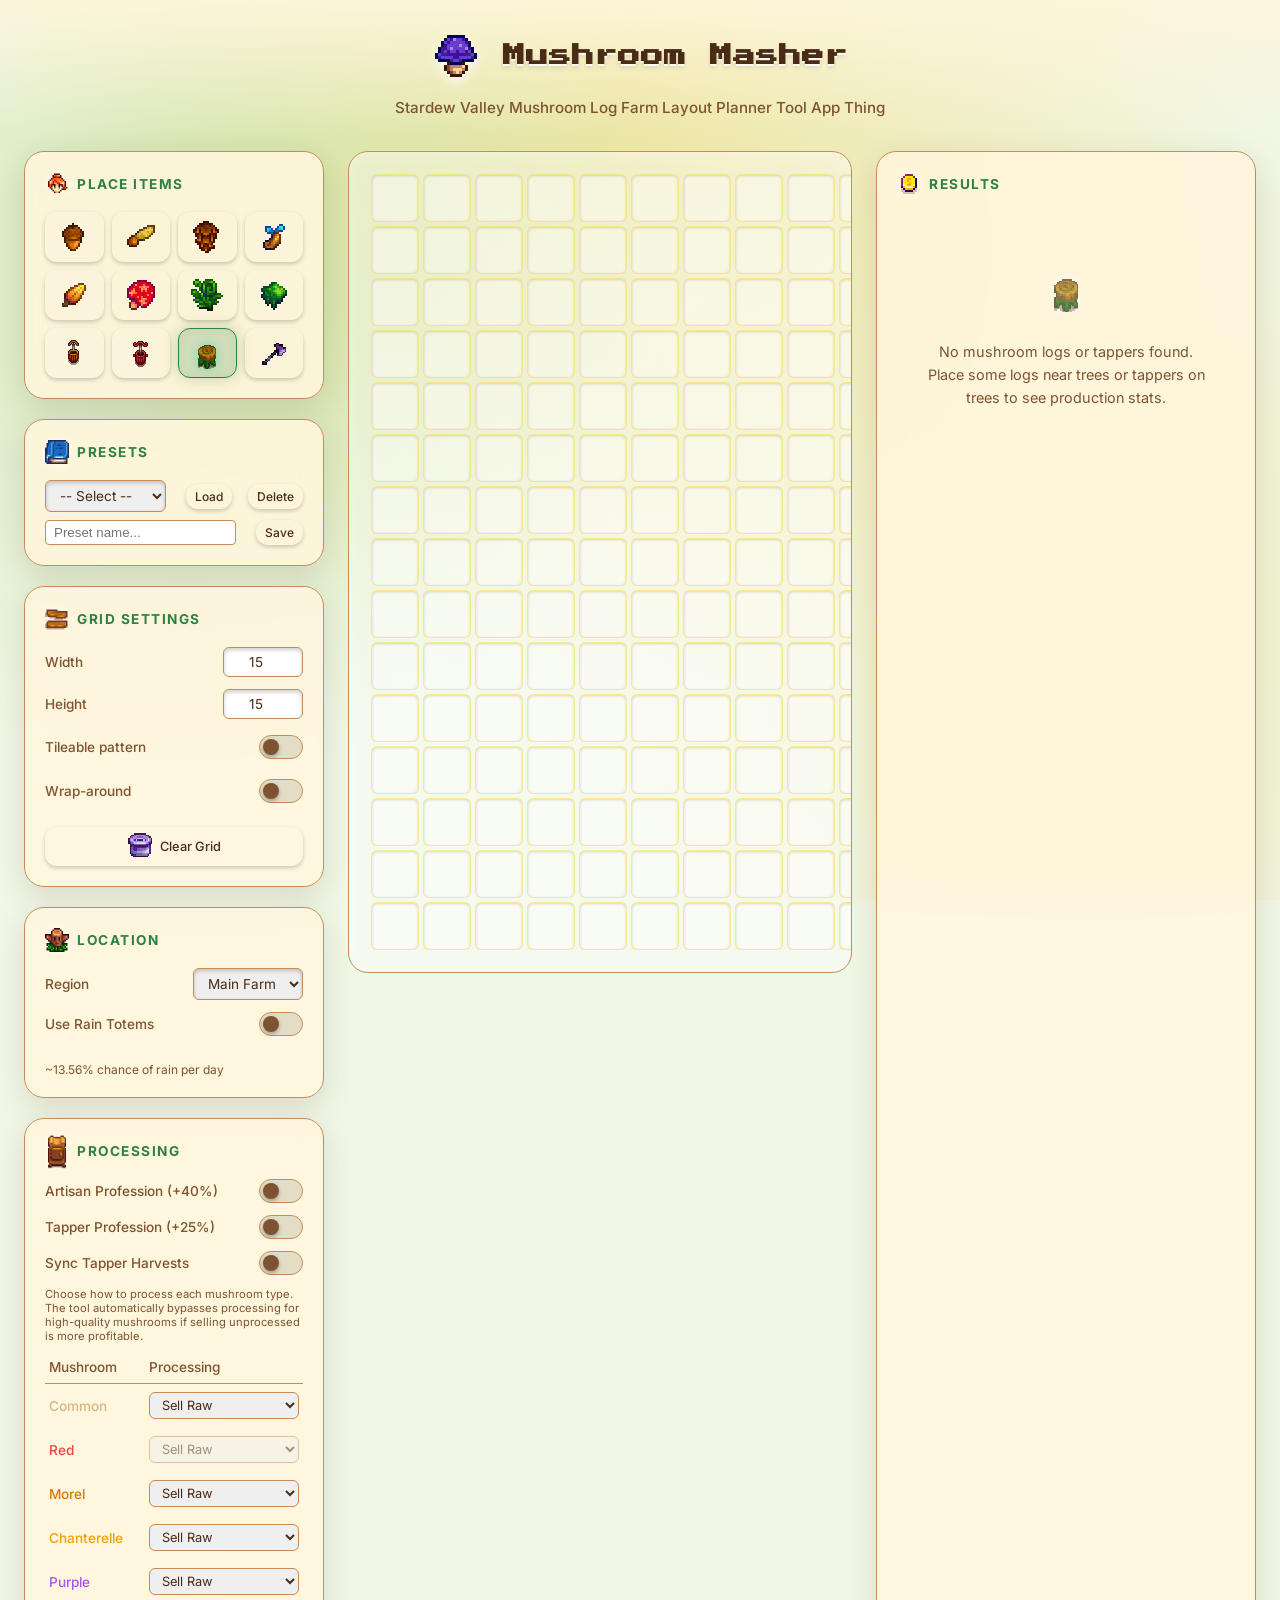
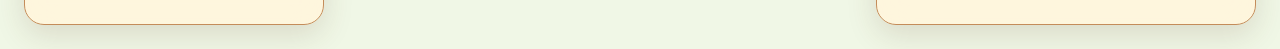
==== commit 583fb36d: "Lighter color scheme that better fits the Stardew vibe." ====
--- a/index.html
+++ b/index.html
@@ -69,7 +69,7 @@
         </div>
         <div class="setting-row" style="margin-bottom: 0;">
           <input type="text" id="preset-name" placeholder="Preset name..."
-            style="flex: 1; margin-right: 8px; min-width: 0; background: rgba(0,0,0,0.3); border: 1px solid var(--panel-border); color: var(--text-primary); padding: 4px 8px; border-radius: 4px;">
+            style="flex: 1; margin-right: 8px; min-width: 0; border: 1px solid var(--panel-border); color: var(--text-primary); padding: 4px 8px; border-radius: 4px;">
           <button id="save-preset-btn" class="tool-btn" style="padding: 4px 8px; font-size: 0.75rem;">Save</button>
         </div>
       </div>
@@ -246,7 +246,7 @@
       <div class="panel">
         <div style="display:flex; justify-content:space-between; align-items:center; margin-bottom:10px;">
           <h2 class="panel-title" style="margin:0;"><img src="assets/Gold.png" class="header-icon" alt=""> Results</h2>
-          <button id="show-math-btn" class="tool-btn" style="padding:4px 8px; font-size:0.65rem; display:none;"><img
+          <button id="show-math-btn" class="tool-btn" style="padding:4px 8px; font-size:0.8rem; display:none;"><img
               src="assets/Magnifying_Glass.png" class="btn-icon" alt=""> Show Math</button>
         </div>
         <div id="results-content">
--- a/index.css
+++ b/index.css
@@ -46,6 +46,8 @@
   --cell-size: 48px;
   --transition-fast: 0.15s cubic-bezier(0.4, 0, 0.2, 1);
   --transition-med: 0.3s cubic-bezier(0.4, 0, 0.2, 1);
+
+  --tiled-layout-border: rgba(46, 128, 69, 0.7);
 }
 
 *,
@@ -176,7 +178,6 @@
   width: 24px;
   height: 36px;
   object-fit: contain;
-  image-rendering: pixelated;
   filter: drop-shadow(0 0 3px rgba(255, 255, 255, 0.9));
 }
 
@@ -185,8 +186,8 @@
 }
 
 .btn-icon {
-  width: 16px;
-  height: 16px;
+  width: 24px;
+  height: 24px;
   object-fit: contain;
   image-rendering: pixelated;
   vertical-align: middle;
@@ -420,7 +421,7 @@
 .toggle .slider {
   position: absolute;
   inset: 0;
-  background: rgba(0, 0, 0, 0.2);
+  background: rgba(0, 0, 0, 0.1);
   border-radius: 20px;
   border: 1px solid var(--panel-border);
   transition: all var(--transition-fast);
@@ -565,11 +566,17 @@
 
 /* Tile pattern border overlay */
 .grid-cell.tile-border-right {
-  border-right: 2px dashed rgba(251, 191, 36, 0.4);
+  border-right: 2px dashed var(--tiled-layout-border);
+  border-radius: 6px 0 0 6px;
 }
 
 .grid-cell.tile-border-bottom {
-  border-bottom: 2px dashed rgba(251, 191, 36, 0.4);
+  border-bottom: 2px dashed var(--tiled-layout-border);
+  border-radius: 6px 6px 0 0;
+}
+
+.grid-cell.tile-border-right.tile-border-bottom {
+  border-radius: 6px 0 0 0;
 }
 
 /* ── Results ──────────────────────────────────────── */
@@ -592,7 +599,7 @@
 }
 
 .section-header {
-  margin: 24px 0 16px 0;
+  margin: 36px 0 4px 0;
   padding-bottom: 8px;
   border-bottom: 2px solid rgba(255, 255, 255, 0.1);
   font-size: 1.1rem;
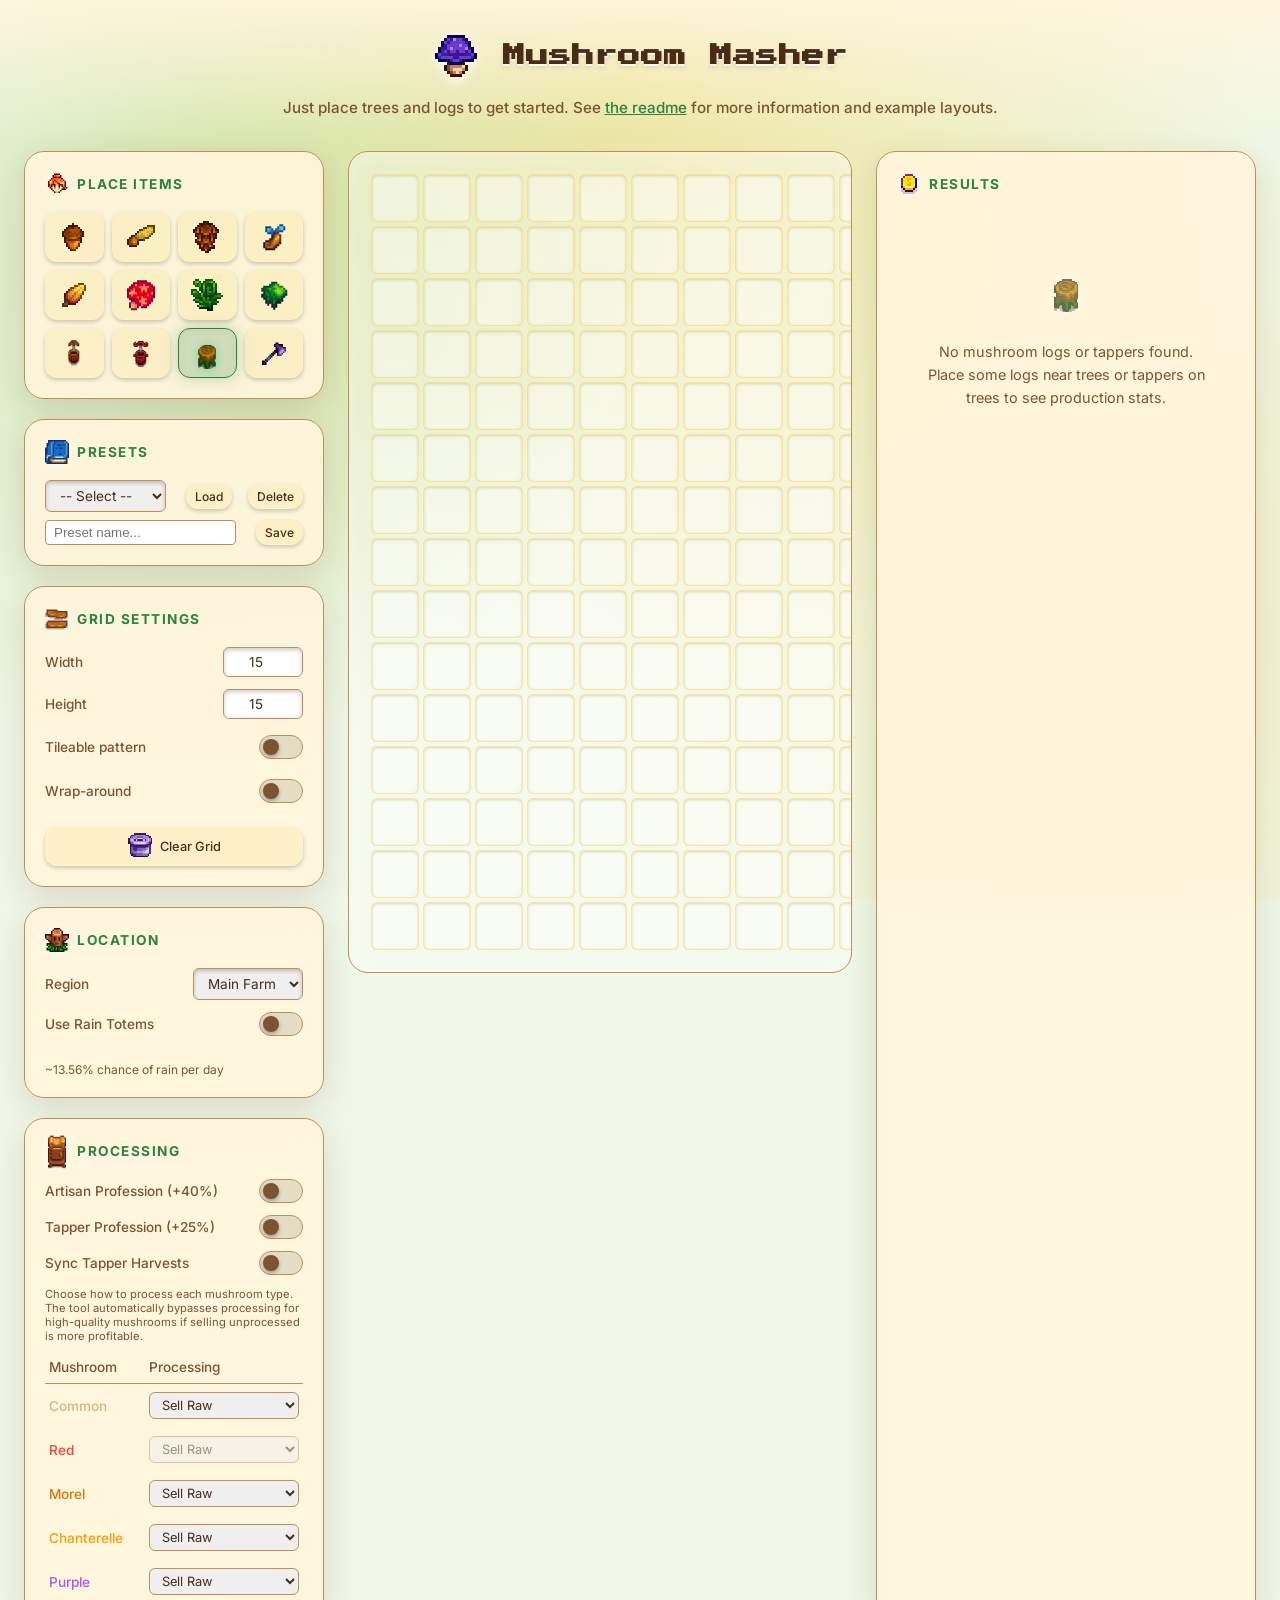
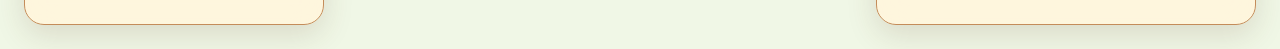
==== commit 1849ad4b: "Add link to the readme." ====
--- a/index.html
+++ b/index.html
@@ -17,7 +17,9 @@
     <h1><img src="assets/Purple_Mushroom.png" alt="Purple Mushroom"
         style="width: 48px; height: 48px; vertical-align: middle; margin-bottom: 6px; image-rendering: pixelated; filter: drop-shadow(0 4px 6px rgba(255,255,255,0.9));">
       Mushroom Masher</h1>
-    <p class="subtitle">Stardew Valley Mushroom Log Farm Layout Planner Tool App Thing</p>
+    <p class="subtitle">Just place trees and logs to get started. See <a
+        href="https://github.com/fwiffo/mushroom-masher/blob/main/README.md">the readme</a> for
+      more information and example layouts.</p>
   </header>
 
   <div class="app-layout">
--- a/index.css
+++ b/index.css
@@ -34,10 +34,10 @@
   --color-morel: #d97706;
   --color-chanterelle: #f59e0b;
 
-  --quality-base: #94a3b8;
-  --quality-silver: #cbd5e1;
-  --quality-gold: #fde047;
-  --quality-iridium: #c084fc;
+  --quality-base: #52525b;
+  --quality-silver: #475569;
+  --quality-gold: #b45309;
+  --quality-iridium: #7e22ce;
 
   --radius-sm: 6px;
   --radius-md: 12px;
@@ -84,6 +84,10 @@
   font-weight: 700;
 }
 
+a {
+  color: var(--text-accent);
+}
+
 /* ── Header ───────────────────────────────────────── */
 
 .app-header {
@@ -211,7 +215,7 @@
   padding: 8px;
   border: 1px solid rgba(255, 255, 255, 0.06);
   border-radius: var(--radius-md);
-  background: rgba(255, 255, 255, 0.02);
+  background: rgba(251, 191, 36, 0.1);
   color: var(--text-primary);
   font-family: 'Inter', sans-serif;
   font-size: 0.8rem;
@@ -269,6 +273,7 @@
   height: 32px;
   object-fit: contain;
   transition: transform var(--transition-fast);
+  image-rendering: auto;
 }
 
 .tool-btn .tool-icon.mushlog {
@@ -303,8 +308,9 @@
 img.tool-icon,
 img.cell-img,
 img.result-icon {
-  image-rendering: pixelated;
+  image-rendering: auto;
   object-fit: contain;
+  height: 36px;
 }
 
 .cell-img {
@@ -344,8 +350,15 @@
   width: 48px;
   height: auto;
   vertical-align: middle;
-  margin-right: 8px;
   filter: drop-shadow(0 0 3px rgba(255, 255, 255, 0.9));
+}
+
+.log-detail .result-icon {
+  height: 24px;
+}
+
+.log-detail .pct {
+  height: 24px;
 }
 
 /* ── Grid Settings ────────────────────────────────── */
@@ -661,7 +674,7 @@
 }
 
 .stat-row.mini .stat-label {
-  font-size: 0.8rem;
+  font-size: 0.7rem;
   display: flex;
   align-items: center;
   gap: 4px;
@@ -721,6 +734,7 @@
 .prob-bar-label .pct {
   color: var(--text-primary);
   font-weight: 600;
+  line-height: 36px;
 }
 
 .prob-bar {
@@ -770,8 +784,8 @@
   font-size: 0.7rem;
   padding: 4px 8px;
   border-radius: 4px;
-  font-weight: 600;
-  text-shadow: 0 1px 2px rgba(0, 0, 0, 0.5);
+  font-weight: 700;
+  text-shadow: 0 1px 1px rgba(255, 255, 255, 0.8);
 }
 
 .quality-badge.normal {
@@ -874,7 +888,7 @@
   background: rgba(255, 255, 255, 0.3);
   border: 1px solid rgba(255, 255, 255, 0.5);
   border-radius: var(--radius-md);
-  margin-bottom: 10px;
+  margin-bottom: 4px;
   overflow: hidden;
   transition: all var(--transition-fast);
 }
@@ -890,7 +904,7 @@
   align-items: center;
   padding: 12px 14px;
   cursor: pointer;
-  font-size: 0.75rem;
+  font-size: 0.8rem;
   font-weight: 600;
   white-space: nowrap;
 }
@@ -1006,7 +1020,7 @@
   display: flex;
   justify-content: space-between;
   align-items: center;
-  background: rgba(0, 0, 0, 0.3);
+  background: rgba(255, 255, 255, 0.3);
   border-radius: var(--radius-lg) var(--radius-lg) 0 0;
 }
 
@@ -1073,7 +1087,7 @@
 }
 
 .modal-body code {
-  background: rgba(0, 0, 0, 0.5);
+  background: rgba(255, 255, 255, 0.5);
   padding: 2px 6px;
   border-radius: 4px;
   font-family: monospace;
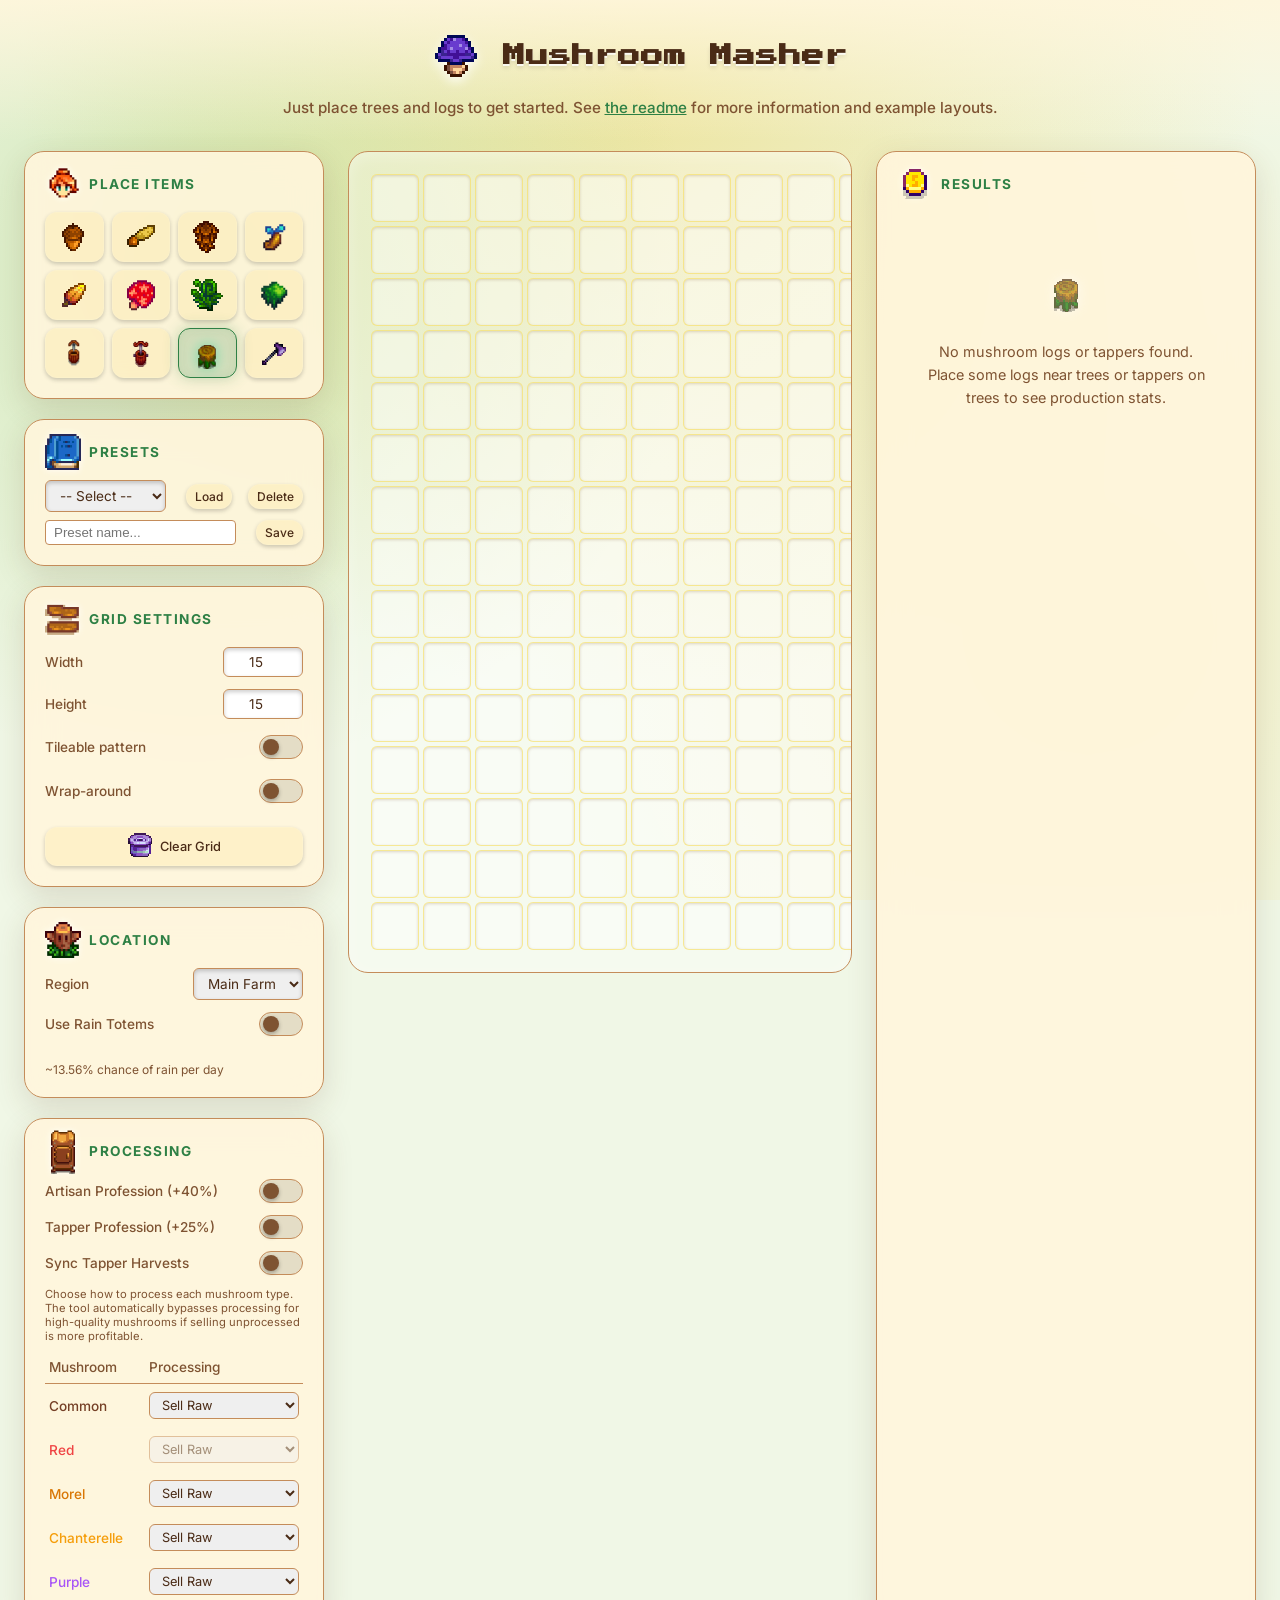
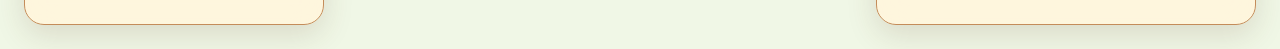
==== commit 6f69de16: "Add per day and per tile per day to combined results." ====
--- a/index.html
+++ b/index.html
@@ -81,11 +81,11 @@
         <h2 class="panel-title"><img src="assets/Wood_Path.png" class="header-icon" alt=""> Grid Settings</h2>
         <div class="setting-row">
           <label for="grid-width">Width</label>
-          <input type="number" id="grid-width" min="5" max="30" value="15">
+          <input type="number" id="grid-width" min="2" max="30" value="15">
         </div>
         <div class="setting-row">
           <label for="grid-height">Height</label>
-          <input type="number" id="grid-height" min="5" max="30" value="15">
+          <input type="number" id="grid-height" min="2" max="30" value="15">
         </div>
         <div class="toggle-row">
           <label>Tileable pattern</label>
@@ -104,11 +104,11 @@
         <div id="tile-size-settings" style="display:none;">
           <div class="setting-row">
             <label for="tile-width">Tile W</label>
-            <input type="number" id="tile-width" min="3" max="50" value="7">
+            <input type="number" id="tile-width" min="2" max="30" value="7">
           </div>
           <div class="setting-row">
             <label for="tile-height">Tile H</label>
-            <input type="number" id="tile-height" min="3" max="50" value="7">
+            <input type="number" id="tile-height" min="2" max="30" value="7">
           </div>
           <div class="tile-info">
             <strong>Wrap-around:</strong> Calculates production as an
@@ -248,8 +248,12 @@
       <div class="panel">
         <div style="display:flex; justify-content:space-between; align-items:center; margin-bottom:10px;">
           <h2 class="panel-title" style="margin:0;"><img src="assets/Gold.png" class="header-icon" alt=""> Results</h2>
-          <button id="show-math-btn" class="tool-btn" style="padding:4px 8px; font-size:0.8rem; display:none;"><img
-              src="assets/Magnifying_Glass.png" class="btn-icon" alt=""> Show Math</button>
+          <div style="display:flex; gap:8px;">
+            <button id="inspect-mode-btn" class="tool-btn" style="padding:4px 8px; font-size:0.8rem; display:none;"><img
+                src="assets/Magnifying_Glass.png" class="btn-icon" alt=""> Inspect</button>
+            <button id="show-math-btn" class="tool-btn" style="padding:4px 8px; font-size:0.8rem; display:none;"><img
+                src="assets/Magnifying_Glass.png" class="btn-icon" alt=""> Show Math</button>
+          </div>
         </div>
         <div id="results-content">
           <div class="empty-state">
@@ -280,10 +284,13 @@
     </div>
   </div>
 
+  <!-- Tooltip -->
+  <div id="inspect-tooltip" class="hidden"></div>
+
+  <script src="state.js"></script>
   <script src="game-logic.js"></script>
-  <script src="state.js"></script>
   <script src="ui.js"></script>
   <script src="app.js"></script>
 </body>
 
-</html>+</html>
--- a/index.css
+++ b/index.css
@@ -28,7 +28,7 @@
   /* Rich forest green */
   --text-gold: #c26a02;
 
-  --color-common: #d6b485;
+  --color-common: #754026;
   --color-red: #ef4444;
   --color-purple: #a855f7;
   --color-morel: #d97706;
@@ -179,14 +179,15 @@
 }
 
 .header-icon {
-  width: 24px;
-  height: 36px;
+  height: 48px;
+  width: 36px;
   object-fit: contain;
   filter: drop-shadow(0 0 3px rgba(255, 255, 255, 0.9));
-}
-
-h3 .header-icon {
-  margin-right: 5px;
+  margin-right: 4px;
+}
+
+.panel-title .header-icon {
+  margin-right: 0;
 }
 
 .btn-icon {
@@ -336,6 +337,23 @@
   z-index: 5;
 }
 
+.tree-count-badge {
+  position: absolute;
+  bottom: 2px;
+  right: 2px;
+  background: var(--text-accent);
+  color: #fff;
+  font-family: 'Inter', sans-serif;
+  font-size: 10px;
+  font-weight: 700;
+  padding: 1px 3px;
+  border-radius: 4px;
+  border: 1px solid rgba(255, 255, 255, 0.5);
+  box-shadow: 0 1px 3px rgba(0, 0, 0, 0.4);
+  z-index: 10;
+  pointer-events: none;
+}
+
 .has-mushlog .cell-img {
   width: 24px;
   height: 48px;
@@ -353,11 +371,11 @@
   filter: drop-shadow(0 0 3px rgba(255, 255, 255, 0.9));
 }
 
-.log-detail .result-icon {
+#inspect-tooltip .result-icon {
   height: 24px;
 }
 
-.log-detail .pct {
+#inspect-tooltip .pct {
   height: 24px;
 }
 
@@ -525,16 +543,49 @@
   box-shadow: inset 0 0 0 1px rgba(52, 211, 153, 0.4);
 }
 
+.grid-cell.inspect-highlight {
+  box-shadow: inset 0 0 8px white, 0 0 12px var(--text-accent);
+  background-color: rgba(255, 255, 255, 0.2);
+  z-index: 10;
+}
+
 .grid-cell.unreachable::after,
 .grid-cell.unreachable-path::after {
-  content: '⚠️';
+  content: "!";
   position: absolute;
-  top: -2px;
-  left: -2px;
-  font-size: 14px;
-  pointer-events: none;
+  top: 2px;
+  right: 2px;
+  background: var(--color-red);
+  color: white;
+  font-weight: bold;
+  font-size: 0.6rem;
+  border-radius: 50%;
+  width: 14px;
+  height: 14px;
+  display: flex;
+  align-items: center;
+  justify-content: center;
+  box-shadow: 0 0 4px rgba(0, 0, 0, 0.5);
   z-index: 10;
-  filter: drop-shadow(0 0 3px rgba(255, 255, 255, 1));
+}
+
+.grid-cell.stunted::after {
+  content: "!";
+  position: absolute;
+  top: 2px;
+  right: 2px;
+  background: var(--color-chanterelle);
+  color: white;
+  font-weight: bold;
+  font-size: 0.6rem;
+  border-radius: 50%;
+  width: 14px;
+  height: 14px;
+  display: flex;
+  align-items: center;
+  justify-content: center;
+  box-shadow: 0 0 4px rgba(0, 0, 0, 0.5);
+  z-index: 10;
 }
 
 .grid-cell.has-tree,
@@ -630,16 +681,20 @@
   box-shadow: 0 4px 15px rgba(0, 0, 0, 0.2);
 }
 
+.combined-gold-card .flex-center {
+  justify-content: space-between;
+}
+
 .combined-gold-label {
   font-weight: 600;
-  font-size: 0.9rem;
+  font-size: 0.8rem;
   color: var(--text-primary);
   text-transform: uppercase;
   letter-spacing: 1px;
 }
 
 .combined-gold-value {
-  font-size: 1.4rem;
+  font-size: 1.2em;
   font-weight: bold;
   color: var(--text-accent);
   text-shadow: 0 0 8px rgba(52, 211, 153, 0.4);
@@ -656,7 +711,7 @@
   display: flex;
   justify-content: space-between;
   align-items: center;
-  padding: 8px 0;
+  padding: 6px 0;
   border-bottom: 1px solid rgba(255, 255, 255, 0.05);
   font-size: 0.85rem;
 }
@@ -664,8 +719,7 @@
 .stat-row.vertical {
   flex-direction: column;
   align-items: flex-start;
-  padding-top: 8px;
-  border-top: 1px solid var(--border-color);
+  padding-top: 6px;
 }
 
 .stat-row.mini {
@@ -739,7 +793,7 @@
 
 .prob-bar {
   height: 8px;
-  background: rgba(0, 0, 0, 0.4);
+  background: rgba(0, 0, 0, 0.1);
   border-radius: 10px;
   overflow: hidden;
   box-shadow: inset 0 1px 3px rgba(0, 0, 0, 0.5);
@@ -753,23 +807,23 @@
 }
 
 .prob-bar-fill.common {
-  background: linear-gradient(90deg, #b49363, #d6b485);
+  background: linear-gradient(90deg, #b49363, var(--color-common));
 }
 
 .prob-bar-fill.red {
-  background: linear-gradient(90deg, #dc2626, #ef4444);
+  background: linear-gradient(90deg, #dc2626, var(--color-red));
 }
 
 .prob-bar-fill.purple {
-  background: linear-gradient(90deg, #9333ea, #a855f7);
+  background: linear-gradient(90deg, #9333ea, var(--color-purple));
 }
 
 .prob-bar-fill.morel {
-  background: linear-gradient(90deg, #b45309, #d97706);
+  background: linear-gradient(90deg, var(--quality-gold), var(--color-morel));
 }
 
 .prob-bar-fill.chanterelle {
-  background: linear-gradient(90deg, #d97706, #f59e0b);
+  background: linear-gradient(90deg, var(--color-morel), var(--color-chanterelle));
 }
 
 /* Quality breakdown */
@@ -778,6 +832,7 @@
   gap: 8px;
   margin-top: 8px;
   align-items: center;
+  margin-bottom: 12px;
 }
 
 .quality-badge {
@@ -883,57 +938,6 @@
   letter-spacing: 1px;
 }
 
-/* Per-log details accordion */
-.log-detail {
-  background: rgba(255, 255, 255, 0.3);
-  border: 1px solid rgba(255, 255, 255, 0.5);
-  border-radius: var(--radius-md);
-  margin-bottom: 4px;
-  overflow: hidden;
-  transition: all var(--transition-fast);
-}
-
-.log-detail:hover {
-  background: rgba(255, 255, 255, 0.4);
-  border-color: rgba(255, 255, 255, 0.7);
-}
-
-.log-detail-header {
-  display: flex;
-  justify-content: space-between;
-  align-items: center;
-  padding: 12px 14px;
-  cursor: pointer;
-  font-size: 0.8rem;
-  font-weight: 600;
-  white-space: nowrap;
-}
-
-.log-detail-header>span:first-child {
-  overflow: hidden;
-  text-overflow: ellipsis;
-  padding-right: 8px;
-}
-
-.log-detail-header .chevron {
-  transition: transform var(--transition-med);
-  font-size: 0.7rem;
-  color: var(--text-secondary);
-}
-
-.log-detail.open .chevron {
-  transform: rotate(90deg);
-  color: var(--text-accent);
-}
-
-.log-detail-body {
-  padding: 0 14px 14px;
-  display: none;
-}
-
-.log-detail.open .log-detail-body {
-  display: block;
-}
 
 /* ── Tileable pattern info ────────────────────────── */
 
@@ -1041,7 +1045,7 @@
 
 .modal-close:hover {
   background: rgba(239, 68, 68, 0.2);
-  color: #ef4444;
+  color: var(--color-red);
   border-color: rgba(239, 68, 68, 0.4);
   transform: rotate(90deg);
 }
@@ -1112,4 +1116,72 @@
 
 ::-webkit-scrollbar-thumb:hover {
   background: rgba(255, 255, 255, 0.2);
-}+}
+
+/* ── Tooltip ────────────────────────────────────────── */
+
+#inspect-tooltip {
+  position: absolute;
+  background: rgba(255, 246, 220, 0.95);
+  border: 1px solid var(--panel-border);
+  border-radius: var(--radius-md);
+  box-shadow: 0 4px 20px rgba(0, 0, 0, 0.4);
+  padding: 12px;
+  z-index: 1000;
+  width: 320px;
+  color: var(--text-primary);
+}
+
+#inspect-tooltip.hidden {
+  display: none;
+}
+
+.inspect-mode-active,
+.inspect-mode-active * {
+  cursor: zoom-in !important;
+}
+
+/* ── Utility Classes for Refactored Inline Styles ─────────────────── */
+
+.flex-center {
+  display: flex;
+  align-items: center;
+}
+
+.inline-icon {
+  width: 16px;
+  height: 16px;
+  object-fit: contain;
+  vertical-align: middle;
+}
+
+.text-accent {
+  color: var(--text-accent) !important;
+}
+
+.text-gold {
+  color: var(--text-gold) !important;
+}
+
+.info-text {
+  font-size: 0.8rem;
+  color: var(--text-secondary);
+  line-height: 1.4;
+}
+
+.info-text.margin-bottom {
+  margin-bottom: 12px;
+}
+
+.stat-subrow {
+  display: flex;
+  justify-content: space-between;
+  width: 100%;
+  margin-top: 4px;
+}
+
+.modal-list {
+  margin: 6px 0;
+  font-size: 0.85rem;
+  opacity: 0.85;
+}
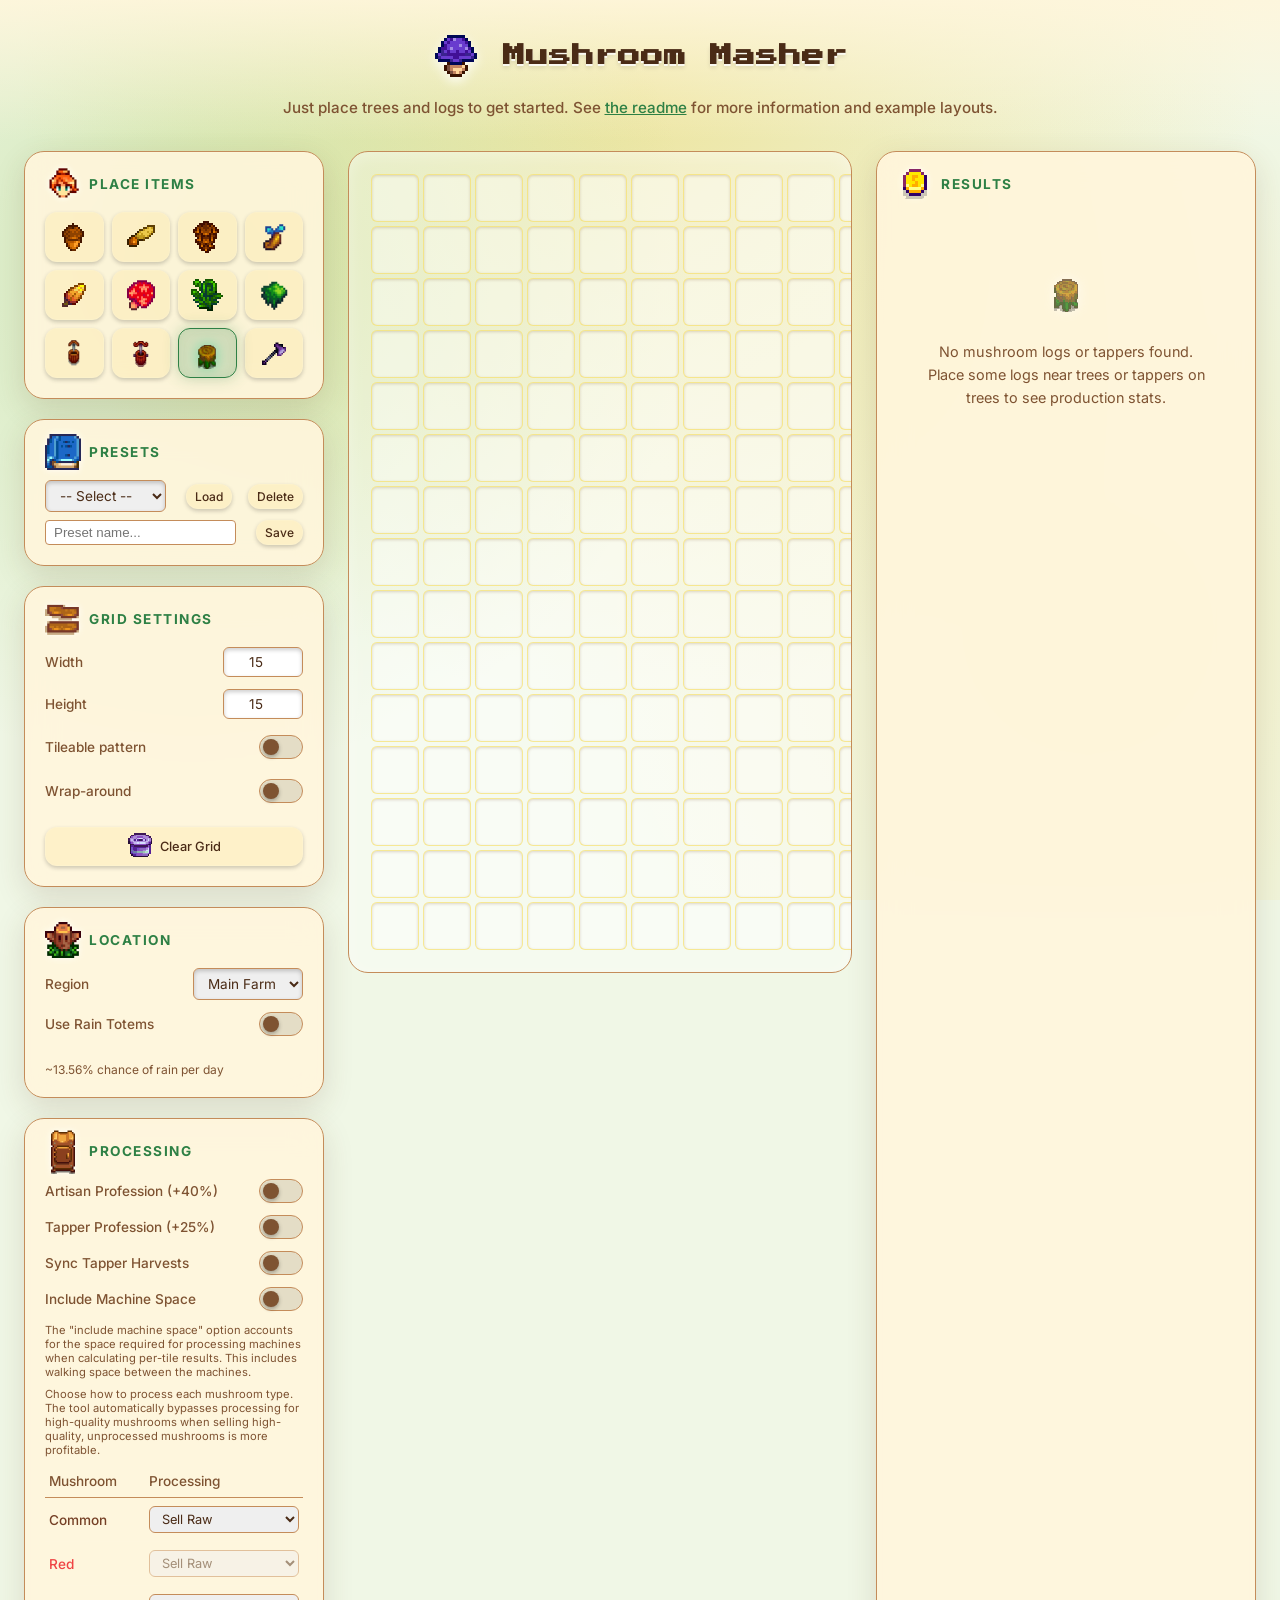
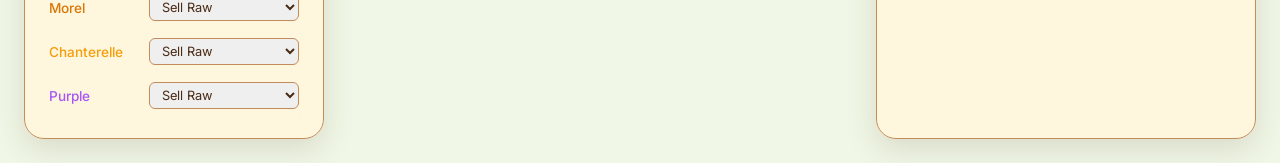
==== commit 337bf15f: "Option to include processing machine space in per-tile efficiency." ====
--- a/index.html
+++ b/index.html
@@ -170,9 +170,22 @@
             <span class="slider"></span>
           </label>
         </div>
-        <p style="font-size:0.7rem; color:var(--text-secondary); margin-bottom:8px;">Choose how to process each mushroom
-          type. The tool automatically bypasses processing for high-quality mushrooms if selling unprocessed is more
-          profitable.
+        <div class="toggle-row" style="margin-bottom: 12px; padding: 0;">
+          <label>Include Machine Space</label>
+          <label class="toggle">
+            <input type="checkbox" id="include-machines-space">
+            <span class="slider"></span>
+          </label>
+        </div>
+        <p style="font-size:0.7rem; color:var(--text-secondary); margin-bottom:8px;">
+          The "include machine space" option accounts for the space required for
+          processing machines when calculating per-tile results. This includes
+          walking space between the machines.
+        </p>
+        <p style="font-size:0.7rem; color:var(--text-secondary); margin-bottom:8px;">
+          Choose how to process each mushroom type. The tool automatically
+          bypasses processing for high-quality mushrooms when selling
+          high-quality, unprocessed mushrooms is more profitable.
         </p>
         <table class="processing-table" id="processing-table">
           <thead>
